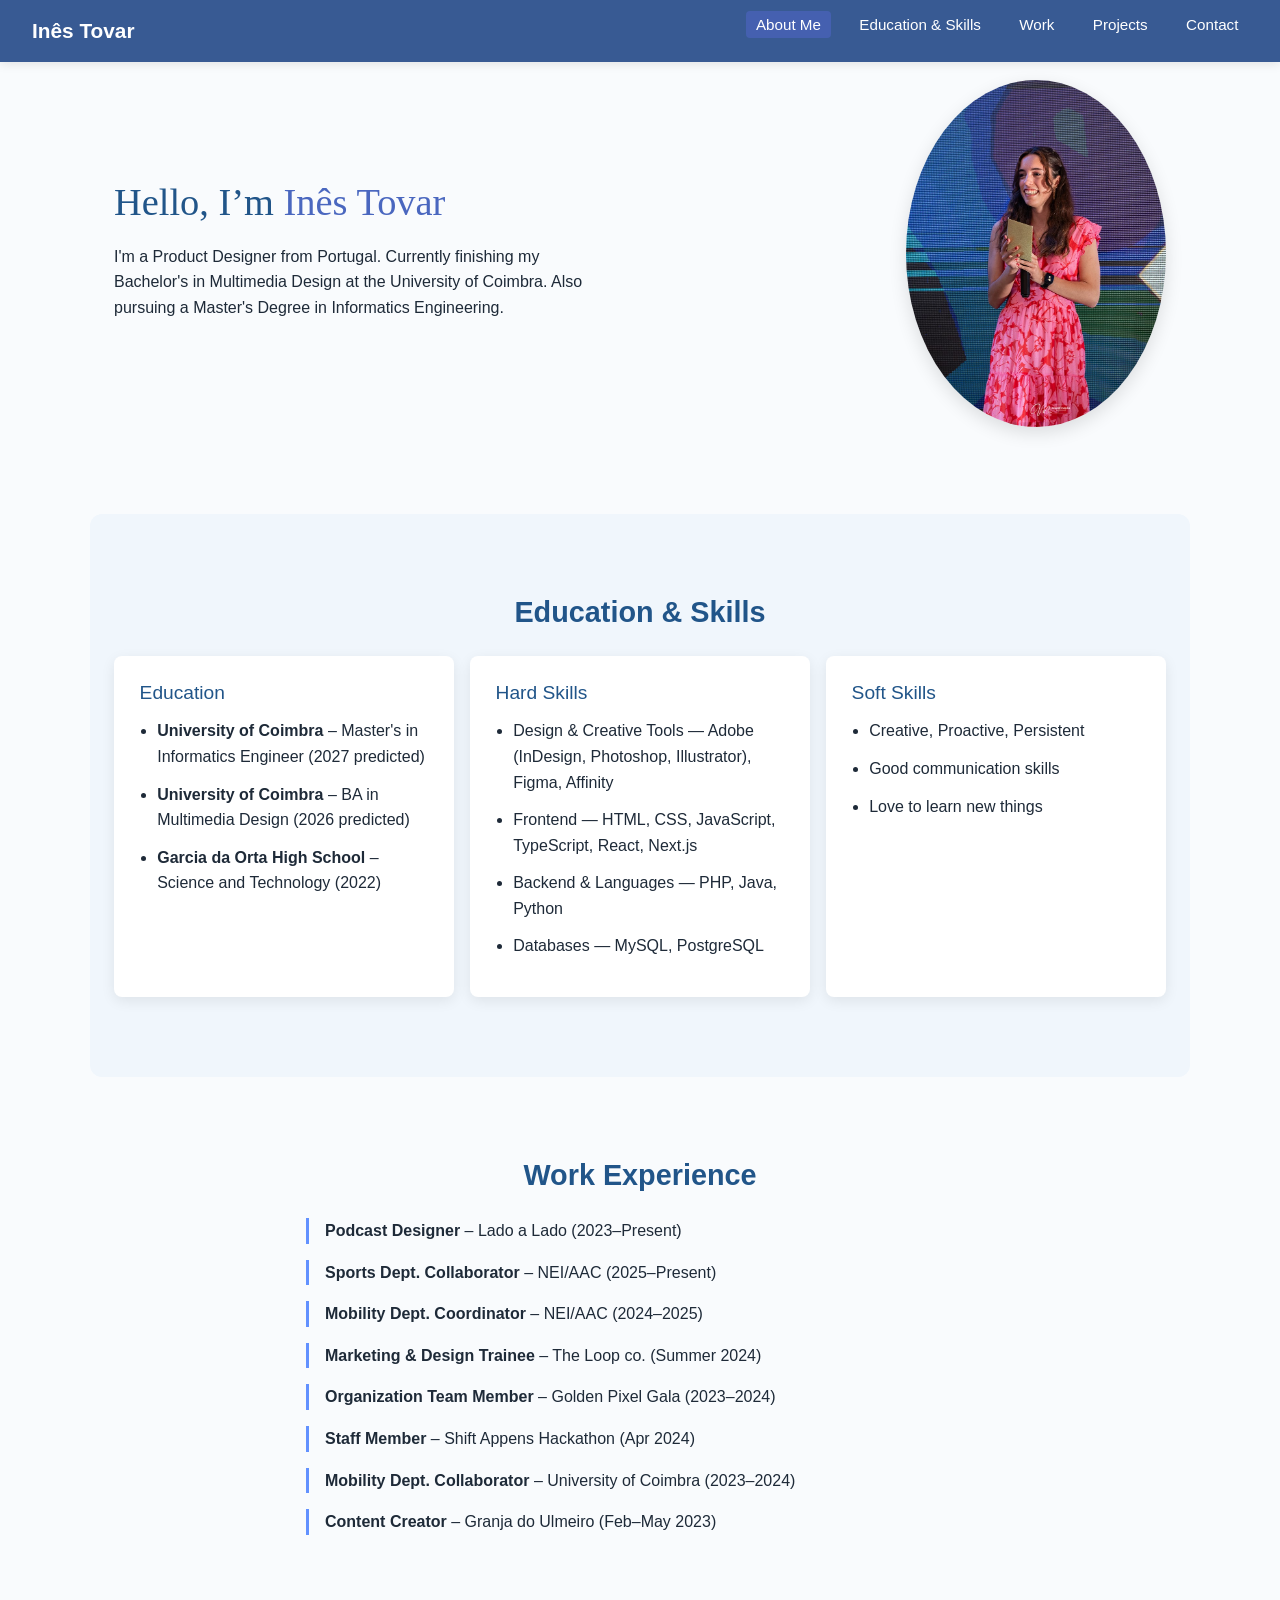
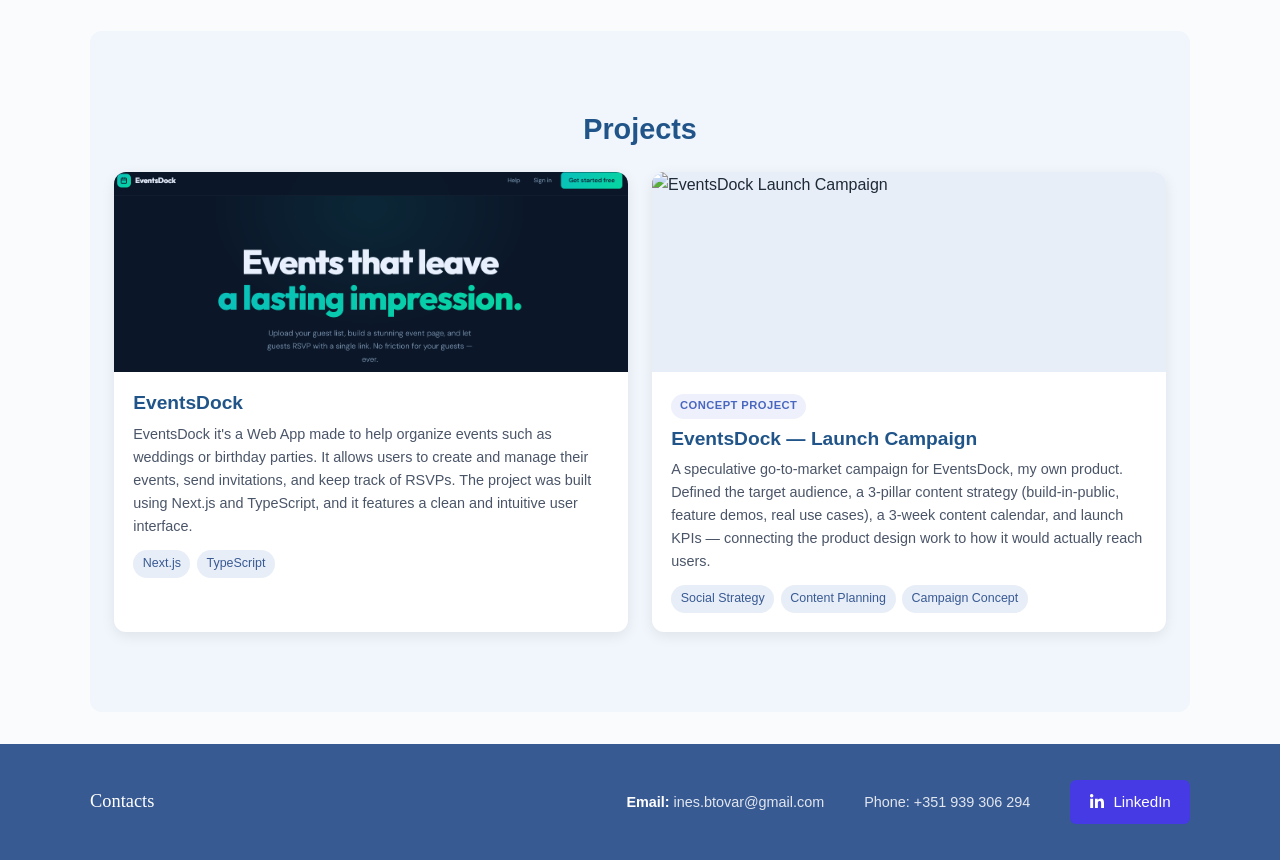
==== index.html @ a743d67b "new" ====
<!DOCTYPE html>
<html lang="en">
<head>
  <meta charset="UTF-8" />
  <meta name="viewport" content="width=device-width, initial-scale=1.0" />
  <title>Inês Tovar - Portfolio</title>
  <link rel="stylesheet" href="styles.css" />
  <link href="https://fonts.googleapis.com/css2?family=Poppins:wght@400;500;600;700&display=swap" rel="stylesheet">
</head>
<body>
  <!-- Navigation -->
  <nav class="navbar">
    <div class="logo">Inês Tovar</div>
    <ul class="nav-links">
      <li><a href="#about">About Me</a></li>
      <li><a href="#education-skills">Education & Skills</a></li>
      <li><a href="#work">Work</a></li>
      <li><a href="#projects">Projects</a></li>
      <li><a href="#contact">Contact</a></li>
    </ul>
  </nav>

  <!-- Hero / About Section -->
  <section id="about" class="section">
    <div class="content">
      <div class="text">
        <h1>Hello, I’m <span class="highlight">Inês Tovar</span></h1>
        <p>I'm a Product Designer from Portugal. Currently finishing my Bachelor's in Multimedia Design at the University of Coimbra. Also pursuing a Master's Degree in Informatics Engineering.</p>
      </div>
      <div class="image">
        <img src="assets/profile.jpg" alt="Inês Tovar">
      </div>
    </div>
  </section>

  <!-- Education & Skills -->
  <section id="education-skills" class="section">
    <h2>Education & Skills</h2>
    <div class="grid">
      <div class="card">
        <h3>Education</h3>
        <ul>
           <li><strong>University of Coimbra</strong> – Master's in Informatics Engineer (2027 predicted)</li>
          <li><strong>University of Coimbra</strong> – BA in Multimedia Design (2026 predicted)</li>
          <li><strong>Garcia da Orta High School</strong> – Science and Technology (2022)</li>
        </ul>
      </div>
      <div class="card">
        <h3>Hard Skills</h3>
        <ul>
          <li>Design & Creative Tools — Adobe (InDesign, Photoshop, Illustrator), Figma, Affinity</li>
          <li>Frontend — HTML, CSS, JavaScript, TypeScript, React, Next.js</li>
          <li>Backend & Languages — PHP, Java, Python</li>
          <li>Databases — MySQL, PostgreSQL</li>
        </ul>
      </div>
      <div class="card">
        <h3>Soft Skills</h3>
        <ul>
          <li>Creative, Proactive, Persistent</li>
          <li>Good communication skills</li>
          <li>Love to learn new things</li>
        </ul>
      </div>
    </div>
  </section>

  <!-- Work -->
  <section id="work" class="section">
    <h2>Work Experience</h2>
    <ul class="timeline">
      <li><strong>Podcast Designer</strong> – Lado a Lado (2023–Present)</li>
      <li><strong>Sports Dept. Collaborator</strong> – NEI/AAC (2025–Present)</li>
      <li><strong>Mobility Dept. Coordinator</strong> – NEI/AAC (2024–2025)</li>
      <li><strong>Marketing & Design Trainee</strong> – The Loop co. (Summer 2024)</li>
      <li><strong>Organization Team Member</strong> – Golden Pixel Gala (2023–2024)</li>
      <li><strong>Staff Member</strong> – Shift Appens Hackathon (Apr 2024)</li>
      <li><strong>Mobility Dept. Collaborator</strong> – University of Coimbra (2023–2024)</li>
      <li><strong>Content Creator</strong> – Granja do Ulmeiro (Feb–May 2023)</li>
    </ul>
  </section>

  <!-- Projects -->
  <section id="projects" class="section">
    <h2>Projects</h2>
    <div class="projects-grid">

      <a href="https://eventsdock.vercel.app/" target="_blank" class="project-card">
        <div class="project-image">
          <img src="assets/project1.png" alt="EventsDock" />
          <div class="project-overlay">
            <span class="project-visit">Visit Project ↗</span>
          </div>
        </div>
        <div class="project-info">
          <h3>EventsDock</h3>
          <p>EventsDock it's a Web App made to help organize events such as weddings or
            birthday parties. It allows users to create and manage their events, send
            invitations, and keep track of RSVPs. The project was built using Next.js and
            TypeScript, and it features a clean and intuitive user interface.
          </p>
          <div class="project-tags">
            <span class="tag">Next.js</span>
            <span class="tag">TypeScript</span>
          </div>
        </div>
      </a>

      <div class="project-card project-card--concept">
        <div class="project-image">
          <img src="assets/project2.png" alt="EventsDock Launch Campaign" />
          <div class="project-overlay">
            <span class="project-visit">View Case Study ↗</span>
          </div>
        </div>
        <div class="project-info">
          <span class="concept-label">Concept Project</span>
          <h3>EventsDock — Launch Campaign</h3>
          <p>A speculative go-to-market campaign for EventsDock, my own product. Defined the target audience,
            a 3-pillar content strategy (build-in-public, feature demos, real use cases), a 3-week content
            calendar, and launch KPIs — connecting the product design work to how it would actually reach users.
          </p>
          <div class="project-tags">
            <span class="tag">Social Strategy</span>
            <span class="tag">Content Planning</span>
            <span class="tag">Campaign Concept</span>
          </div>
        </div>
      </div>

      <!-- <a href="https://example.com/project3" target="_blank" class="project-card">
        <div class="project-image">
          <img src="assets/project3.jpg" alt="Project 3" />
          <div class="project-overlay">
            <span class="project-visit">Visit Project ↗</span>
          </div>
        </div>
        <div class="project-info">
          <h3>Project Name</h3>
          <p>Short description of the project — what it does and what technologies were used.</p>
          <div class="project-tags">
            <span class="tag">Illustrator</span>
            <span class="tag">Branding</span>
          </div>
        </div>
      </a> -->

    </div>
  </section>

  <!-- Footer / Contact -->
  <footer id="contact">
    <div class="footer-inner">
      <span class="footer-name">Contacts</span>
      <div class="footer-links">
        <span><strong>Email:</strong> ines.btovar@gmail.com</span>
        <span><stwrong>Phone:</strong> +351 939 306 294</span>
        <a href="www.linkedin.com/in/inês-tovar" target="_blank" class="btn-linkedin">
          <svg xmlns="http://www.w3.org/2000/svg" viewBox="0 0 448 512" class="icon">
            <path fill="currentColor" d="M100.28 448H7.4V148.9h92.88zM53.79 108.1C24.09 108.1 0 83.5 0 53.8 0 24.1 24.1-.5 53.79-.5c29.7 0 53.8 24.6 53.8 54.3 0 29.7-24.1 54.3-53.8 54.3zM447.9 448h-92.4V302.4c0-34.7-.7-79.3-48.3-79.3-48.3 0-55.7 37.7-55.7 76.7V448h-92.4V148.9h88.6v40.8h1.3c12.4-23.6 42.6-48.3 87.7-48.3 93.8 0 111.2 61.7 111.2 141.9V448z"/>
          </svg>
          LinkedIn
        </a>
      </div>
    </div>
  </footer>

  <script src="script.js"></script>
</body>
</html>
---- styles.css ----
/* Reset */
* {
  margin: 0;
  padding: 0;
  box-sizing: border-box;
}
html {
  scroll-behavior: smooth;
  font-size: 16px;
}
body {
  font-family: "DM Sans", "Segoe UI", sans-serif;
  line-height: 1.6;
  color: #1e2a38;
  background: #f9fbfd;
}

/* Typography */
h1, h2, h3 {
  font-weight: 600;
  line-height: 1.3;
  color: rgb(33, 85, 137);
}
h1 {
  font-family: "DM Serif Display", serif;
  font-size: 2.4rem;
  font-weight: 400;
  margin-bottom: 1rem;
}
h2 { font-size: 1.8rem; margin-bottom: 1.5rem; text-align: center; }
h3 { font-size: 1.2rem; margin-bottom: 0.75rem; font-weight: 500; }
p, li { font-size: 1rem; margin-bottom: 0.75rem; max-width: 700px; }

/* Navbar */
.navbar {
  position: fixed;
  top: 0;
  width: 100%;
  background:rgb(56, 90, 147);
  color: white;
  display: flex;
  justify-content: space-between;
  align-items: center;
  padding: 0.75rem 2rem;
  z-index: 1000;
  box-shadow: 0 2px 10px rgba(0,0,0,0.1);
}
.navbar .logo {
  font-weight: 700;
  font-size: 1.3rem;
}
.navbar .nav-links {
  display: flex;
  list-style: none;
  gap: 1.2rem;
}
.navbar a {
  color: white;
  text-decoration: none;
  font-size: 0.95rem;
  padding: 0.3rem 0.6rem;
  border-radius: 4px;
  transition: 0.3s;
}
.navbar a:hover,
.navbar a.active {
  background: #4560b0;
}

/* Sections */
.section {
  padding: 5rem 1.5rem;
  max-width: 1100px;
  margin: 0 auto;
}
.section:nth-of-type(even) {
  background: #f0f6fc; /* alternate background for readability */
  border-radius: 12px;
}

/* Hero / About */
#about .content {
  display: flex;
  align-items: center;
  justify-content: space-between;
  gap: 2rem;
  flex-wrap: wrap;
}
#about .text {
  flex: 1;
  max-width: 500px;
}
#about .text p {
  margin-bottom: 1rem;
}
#about .image img {
  max-width: 260px;
  border-radius: 50%;
  box-shadow: 0 6px 18px rgba(0,0,0,0.12);
}
.highlight {
  color:  #4a67bf;
}

/* Grid & Cards */
.grid {
  display: grid;
  grid-template-columns: repeat(auto-fit, minmax(280px, 1fr));
  gap: 1rem;
}
.card {
  background: white;
  padding: 1.6rem;
  border-radius: 8px;
  box-shadow: 0 4px 14px rgba(0,0,0,0.08);
  text-align: left;
  transition: transform 0.2s ease;
}
.card ul {
  padding-left: 1.1rem;
}
.card:hover {
  transform: translateY(-4px);
}
.card img {
  width: 100%;
  border-radius: 10px;
  margin-bottom: 0.75rem;
}

/* Timeline */
.timeline {
  max-width: 700px;
  margin: 0 auto;
  list-style: none;
  padding-left: 1rem;
}
.timeline li {
  border-left: 3px solid rgba(98, 145, 255, 1);
  padding-left: 1rem;
  margin-bottom: 1rem;
  position: relative;
}

/* Buttons */
.btn {
  display: inline-block;
  margin-top: 1rem;
  padding: 0.65rem 1.3rem;
  background: rgb(62, 100, 188);
  color: white;
  border-radius: 6px;
  font-size: 0.95rem;
  text-decoration: none;
  transition: 0.3s;
}
.btn:hover {
  background:rgba(94, 164, 255, 0.7) ;
}

/* Footer / Contact */
footer {
  background: rgb(56, 90, 147);
  color: white;
  padding: 2.25rem 3rem;
  margin-top: 2rem;
}

.footer-inner {
  max-width: 1100px;
  margin: 0 auto;
  display: flex;
  align-items: center;
  justify-content: space-between;
  flex-wrap: wrap;
  gap: 1rem;
}

.footer-name {
  font-family: "DM Serif Display", serif;
  font-size: 1.15rem;
  font-weight: 400;
  color: white;
}

.footer-links {
  display: flex;
  align-items: center;
  gap: 2.5rem;
  flex-wrap: wrap;
}

.footer-links span {
  font-size: 0.9rem;
  color: rgba(255,255,255,0.85);
  margin-bottom: 0;
}

.footer-links strong {
  color: white;
}

.btn-linkedin {
  display: inline-flex;
  align-items: center;
  gap: 0.5rem;
  background: #453ae3;
  color: white;
  padding: 0.6rem 1.2rem;
  border-radius: 6px;
  font-size: 0.95rem;
  font-weight: 500;
  text-decoration: none;
  transition: background 0.3s ease;
}

.btn-linkedin:hover {
  background: #6546f0;
}
.btn-linkedin .icon {
  width: 16px;
  height: 16px;
}


/* Projects */
.projects-grid {
  display: grid;
  grid-template-columns: repeat(auto-fit, minmax(300px, 1fr));
  gap: 1.5rem;
}

.project-card {
  display: block;
  text-decoration: none;
  color: inherit;
  background: white;
  border-radius: 12px;
  overflow: hidden;
  box-shadow: 0 4px 14px rgba(0,0,0,0.08);
  transition: transform 0.25s ease, box-shadow 0.25s ease;
}

.project-card:hover {
  transform: translateY(-6px);
  box-shadow: 0 12px 28px rgba(56, 90, 147, 0.18);
}

.project-image {
  position: relative;
  overflow: hidden;
  height: 200px;
  background: #e8eef8;
}

.project-image img {
  width: 100%;
  height: 100%;
  object-fit: cover;
  display: block;
  transition: transform 0.35s ease;
}

.project-card:hover .project-image img {
  transform: scale(1.05);
}

.project-overlay {
  position: absolute;
  inset: 0;
  background: rgba(56, 90, 147, 0.75);
  display: flex;
  align-items: center;
  justify-content: center;
  opacity: 0;
  transition: opacity 0.3s ease;
}

.project-card:hover .project-overlay {
  opacity: 1;
}

.project-visit {
  color: white;
  font-size: 1rem;
  font-weight: 600;
  letter-spacing: 0.02em;
}

.project-info {
  padding: 1.2rem;
}

.concept-label {
  display: inline-block;
  background: #eef1fb;
  color: rgb(74, 103, 191);
  font-size: 0.7rem;
  font-weight: 600;
  letter-spacing: 0.04em;
  text-transform: uppercase;
  padding: 0.2rem 0.55rem;
  border-radius: 20px;
  margin-bottom: 0.5rem;
}

.project-card--concept {
  cursor: default;
}

.project-info h3 {
  color: rgb(33, 85, 137);
  font-weight: 600;
  margin-bottom: 0.4rem;
}

.project-info p {
  font-size: 0.9rem;
  color: #4a5568;
  margin-bottom: 0.75rem;
}

.project-tags {
  display: flex;
  flex-wrap: wrap;
  gap: 0.4rem;
}

.tag {
  background: #e8eef8;
  color: rgb(56, 90, 147);
  font-size: 0.78rem;
  font-weight: 500;
  padding: 0.25rem 0.6rem;
  border-radius: 20px;
}
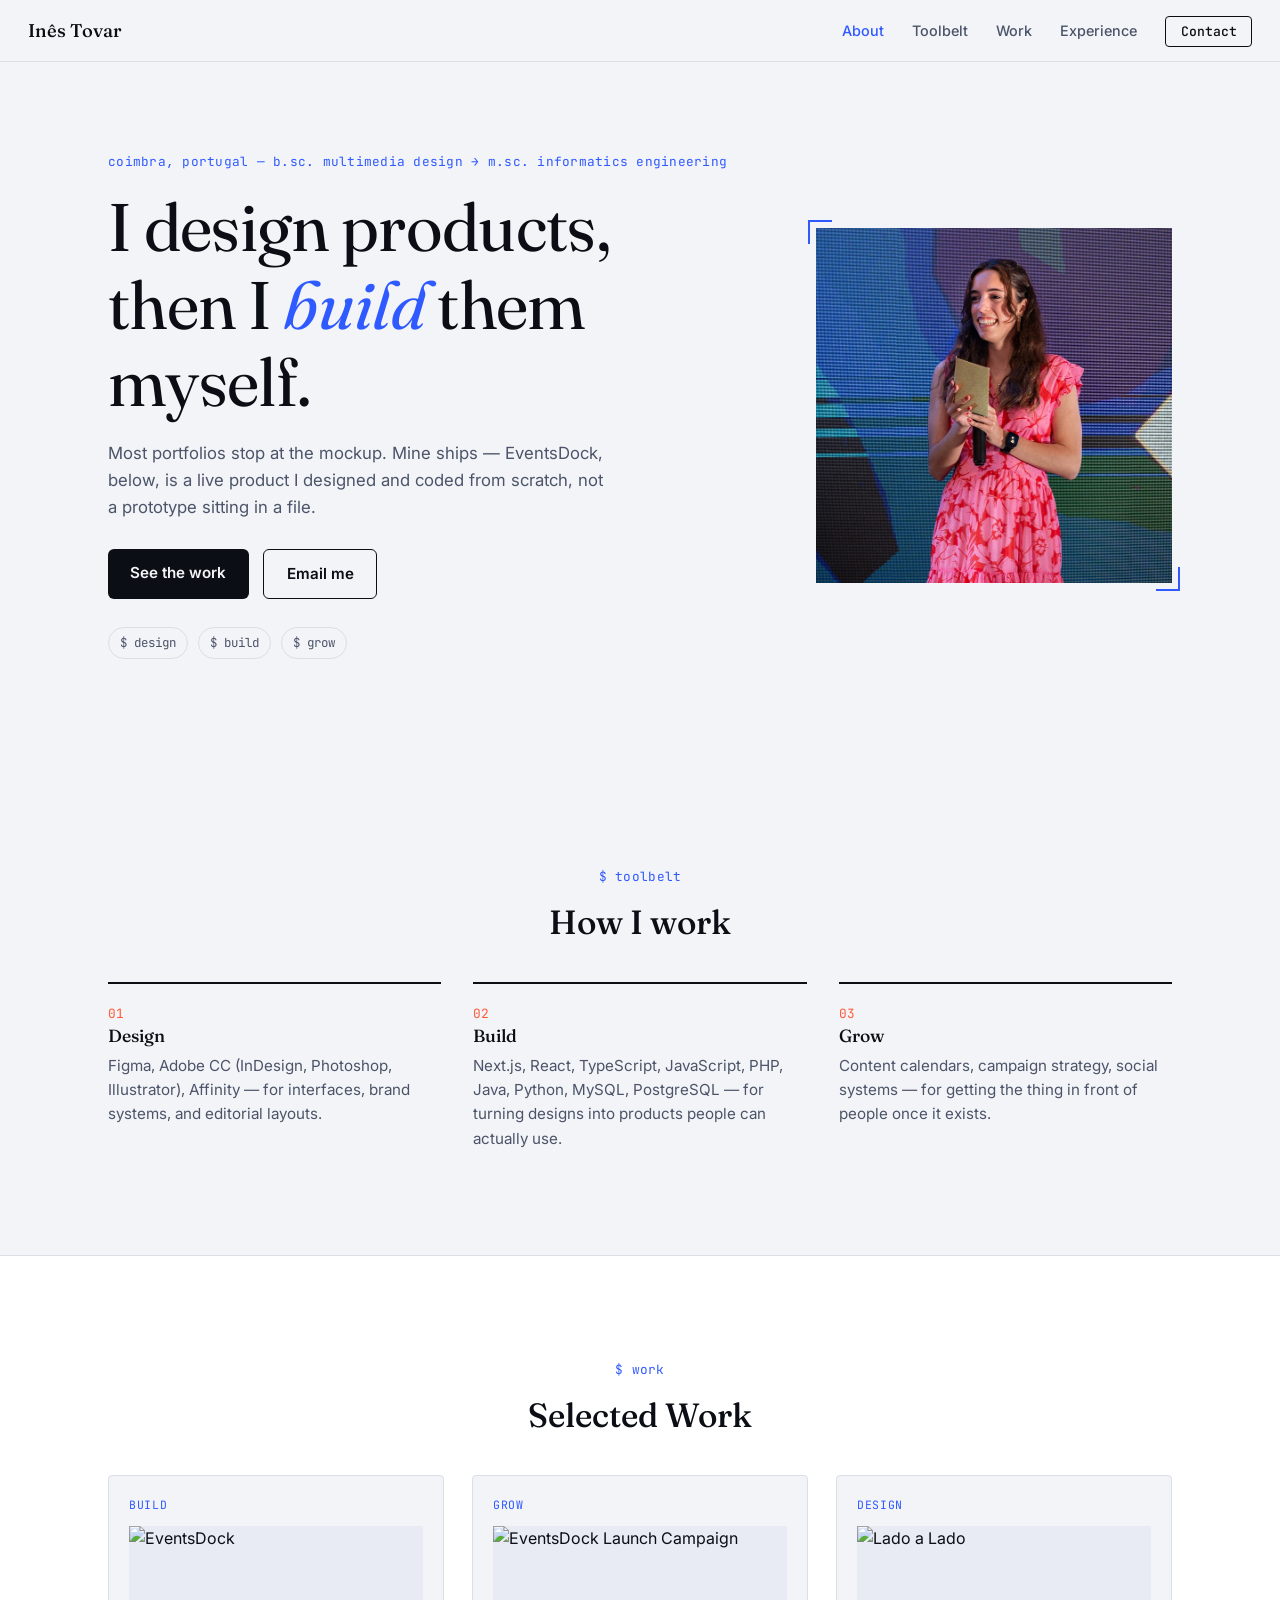
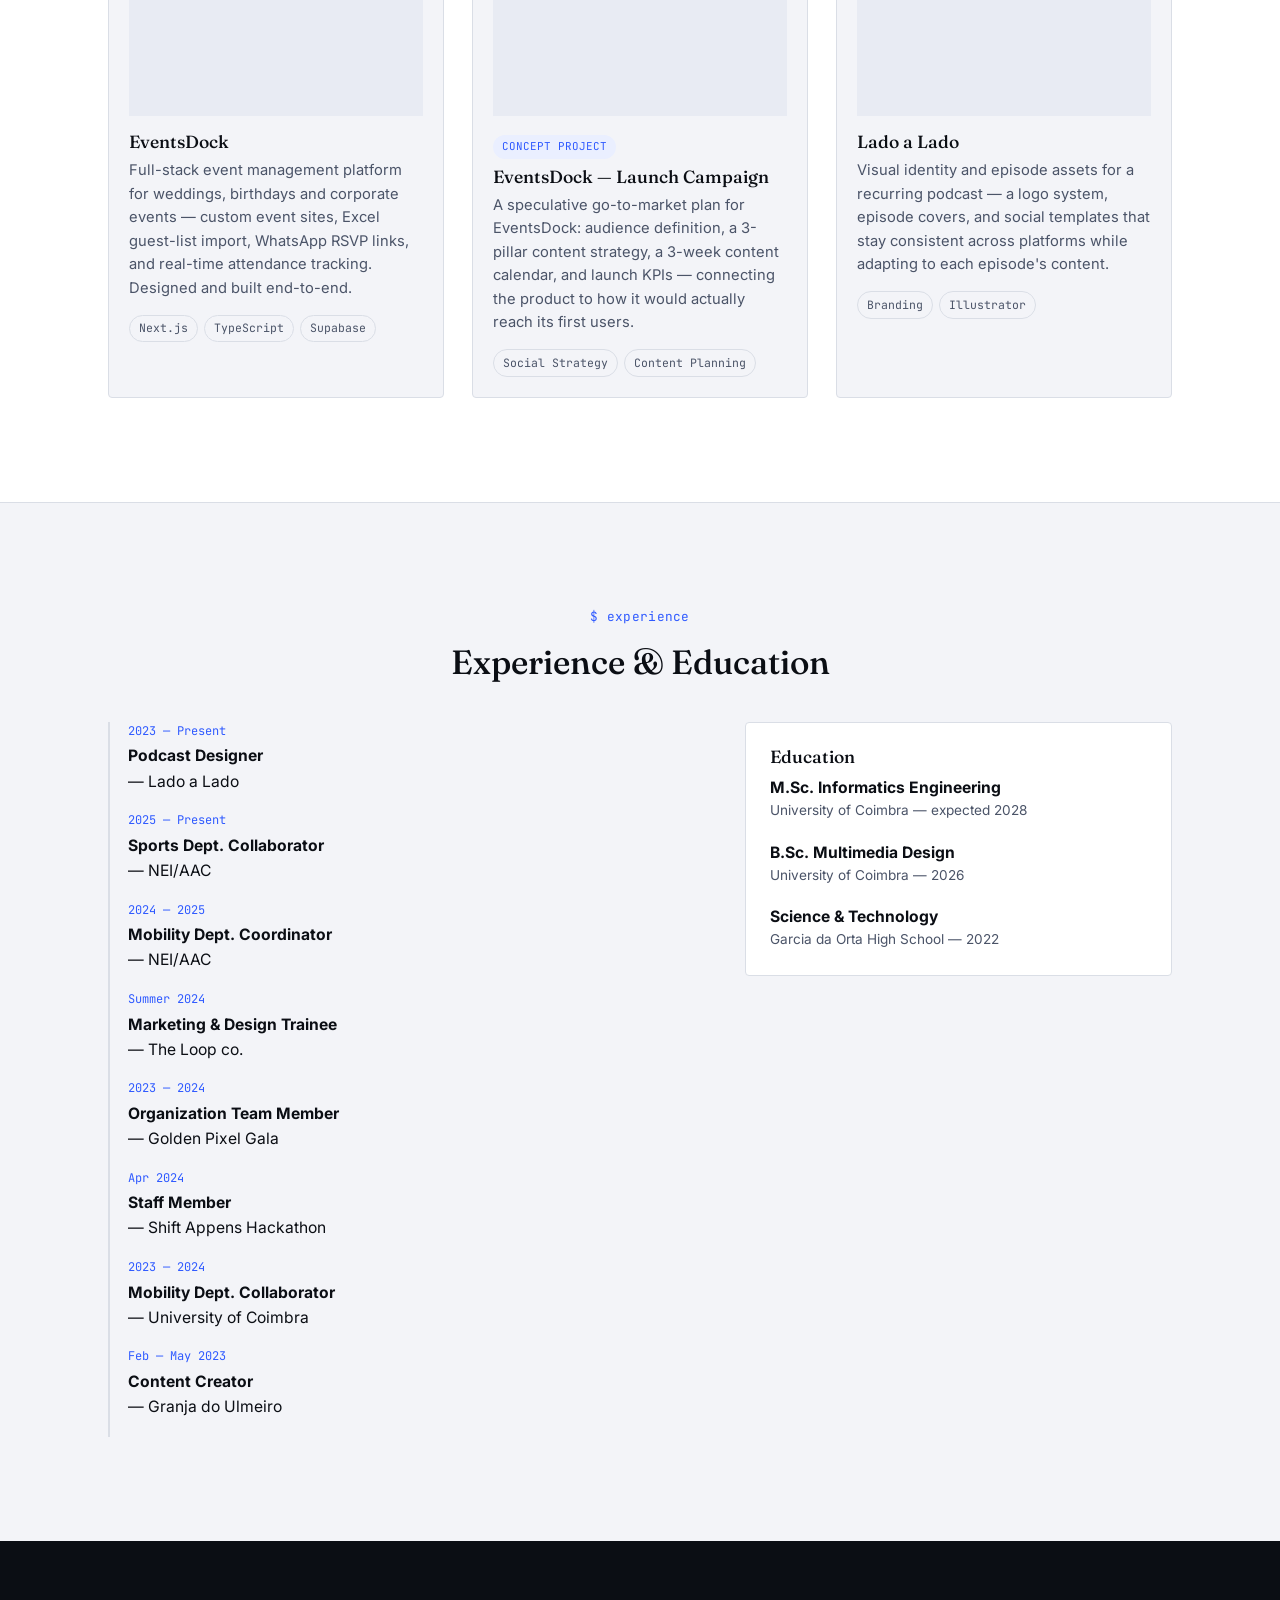
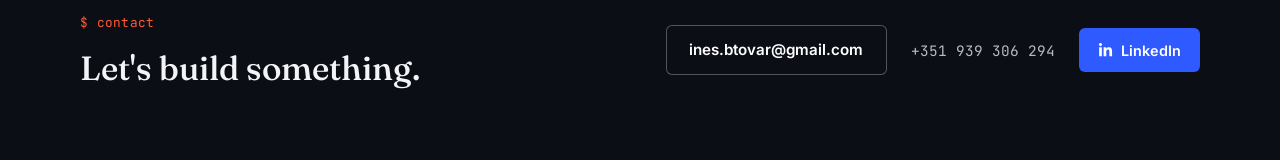
==== commit d32f362e: "new??" ====
--- a/index.html
+++ b/index.html
@@ -3,159 +3,182 @@
 <head>
   <meta charset="UTF-8" />
   <meta name="viewport" content="width=device-width, initial-scale=1.0" />
-  <title>Inês Tovar - Portfolio</title>
+  <title>Inês Tovar — Design, Build, Grow</title>
+  <meta name="description" content="Inês Tovar — I design products, then build them myself. Multimedia Design @ University of Coimbra." />
   <link rel="stylesheet" href="styles.css" />
-  <link href="https://fonts.googleapis.com/css2?family=Poppins:wght@400;500;600;700&display=swap" rel="stylesheet">
+  <link rel="preconnect" href="https://fonts.googleapis.com">
+  <link rel="preconnect" href="https://fonts.gstatic.com" crossorigin>
+  <link href="https://fonts.googleapis.com/css2?family=Fraunces:ital,opsz,wght@0,9..144,400;0,9..144,500;0,9..144,600;1,9..144,500&family=Inter:wght@400;500;600;700&family=JetBrains+Mono:wght@400;500;600&display=swap" rel="stylesheet">
 </head>
 <body>
-  <!-- Navigation -->
+
   <nav class="navbar">
-    <div class="logo">Inês Tovar</div>
+    <a href="#about" class="logo">Inês Tovar</a>
+    <button class="nav-toggle" aria-label="Toggle menu" aria-expanded="false">
+      <span></span><span></span><span></span>
+    </button>
     <ul class="nav-links">
-      <li><a href="#about">About Me</a></li>
-      <li><a href="#education-skills">Education & Skills</a></li>
+      <li><a href="#about">About</a></li>
+      <li><a href="#skills">Toolbelt</a></li>
       <li><a href="#work">Work</a></li>
-      <li><a href="#projects">Projects</a></li>
-      <li><a href="#contact">Contact</a></li>
+      <li><a href="#experience">Experience</a></li>
+      <li><a href="#contact" class="nav-cta">Contact</a></li>
     </ul>
   </nav>
 
-  <!-- Hero / About Section -->
-  <section id="about" class="section">
-    <div class="content">
-      <div class="text">
-        <h1>Hello, I’m <span class="highlight">Inês Tovar</span></h1>
-        <p>I'm a Product Designer from Portugal. Currently finishing my Bachelor's in Multimedia Design at the University of Coimbra. Also pursuing a Master's Degree in Informatics Engineering.</p>
+  <!-- Hero -->
+  <section id="about" class="section hero">
+    <div class="hero-grid">
+      <div class="hero-text reveal">
+        <p class="eyebrow">Coimbra, Portugal — B.Sc. Multimedia Design → M.Sc. Informatics Engineering</p>
+        <h1>I design products,<br>then I <em>build</em> them myself.</h1>
+        <p class="hero-sub">
+          Most portfolios stop at the mockup. Mine ships — EventsDock, below, is a live
+          product I designed and coded from scratch, not a prototype sitting in a file.
+        </p>
+        <div class="hero-actions">
+          <a href="#work" class="btn btn-primary">See the work</a>
+          <a href="mailto:ines.btovar@gmail.com" class="btn btn-ghost">Email me</a>
+        </div>
+        <div class="hero-tags">
+          <a href="#skills" class="pill">$ design</a>
+          <a href="#skills" class="pill">$ build</a>
+          <a href="#skills" class="pill">$ grow</a>
+        </div>
       </div>
-      <div class="image">
-        <img src="assets/profile.jpg" alt="Inês Tovar">
+      <div class="hero-frame reveal">
+        <div class="framed">
+          <img src="assets/profile.jpg" alt="Inês Tovar" />
+        </div>
       </div>
     </div>
   </section>
 
-  <!-- Education & Skills -->
-  <section id="education-skills" class="section">
-    <h2>Education & Skills</h2>
-    <div class="grid">
-      <div class="card">
+  <!-- Toolbelt -->
+  <section id="skills" class="section">
+    <p class="eyebrow center">$ toolbelt</p>
+    <h2>How I work</h2>
+    <div class="toolbelt">
+      <div class="tool-col reveal">
+        <span class="tool-index">01</span>
+        <h3>Design</h3>
+        <p class="tool-desc">Figma, Adobe CC (InDesign, Photoshop, Illustrator), Affinity — for interfaces, brand systems, and editorial layouts.</p>
+      </div>
+      <div class="tool-col reveal">
+        <span class="tool-index">02</span>
+        <h3>Build</h3>
+        <p class="tool-desc">Next.js, React, TypeScript, JavaScript, PHP, Java, Python, MySQL, PostgreSQL — for turning designs into products people can actually use.</p>
+      </div>
+      <div class="tool-col reveal">
+        <span class="tool-index">03</span>
+        <h3>Grow</h3>
+        <p class="tool-desc">Content calendars, campaign strategy, social systems — for getting the thing in front of people once it exists.</p>
+      </div>
+    </div>
+  </section>
+
+  <!-- Work -->
+  <section id="work" class="section alt">
+    <p class="eyebrow center">$ work</p>
+    <h2>Selected Work</h2>
+    <div class="projects-grid">
+
+      <a href="https://eventsdock.vercel.app/" target="_blank" class="project-card reveal">
+        <span class="project-pillar">build</span>
+        <div class="project-image framed">
+          <img src="assets/eventsdock.png" alt="EventsDock" />
+          <div class="project-overlay"><span class="project-visit">Visit live ↗</span></div>
+        </div>
+        <div class="project-info">
+          <h3>EventsDock</h3>
+          <p>Full-stack event management platform for weddings, birthdays and corporate events —
+            custom event sites, Excel guest-list import, WhatsApp RSVP links, and real-time
+            attendance tracking. Designed and built end-to-end.</p>
+          <div class="project-tags">
+            <span class="tag">Next.js</span>
+            <span class="tag">TypeScript</span>
+            <span class="tag">Supabase</span>
+          </div>
+        </div>
+      </a>
+
+      <div class="project-card project-card--concept reveal">
+        <span class="project-pillar">grow</span>
+        <div class="project-image framed">
+          <img src="assets/eventsdock-campaign.png" alt="EventsDock Launch Campaign" />
+          <div class="project-overlay"><span class="project-visit">Concept project</span></div>
+        </div>
+        <div class="project-info">
+          <span class="concept-label">Concept Project</span>
+          <h3>EventsDock — Launch Campaign</h3>
+          <p>A speculative go-to-market plan for EventsDock: audience definition, a 3-pillar content
+            strategy, a 3-week content calendar, and launch KPIs — connecting the product to how it
+            would actually reach its first users.</p>
+          <div class="project-tags">
+            <span class="tag">Social Strategy</span>
+            <span class="tag">Content Planning</span>
+          </div>
+        </div>
+      </div>
+
+      <div class="project-card reveal">
+        <span class="project-pillar">design</span>
+        <div class="project-image framed">
+          <img src="assets/lado-a-lado.png" alt="Lado a Lado" />
+          <div class="project-overlay"><span class="project-visit">Ongoing</span></div>
+        </div>
+        <div class="project-info">
+          <h3>Lado a Lado</h3>
+          <p>Visual identity and episode assets for a recurring podcast — a logo system, episode
+            covers, and social templates that stay consistent across platforms while adapting to
+            each episode's content.</p>
+          <div class="project-tags">
+            <span class="tag">Branding</span>
+            <span class="tag">Illustrator</span>
+          </div>
+        </div>
+      </div>
+
+    </div>
+  </section>
+
+  <!-- Experience -->
+  <section id="experience" class="section">
+    <p class="eyebrow center">$ experience</p>
+    <h2>Experience & Education</h2>
+    <div class="exp-grid">
+      <ul class="timeline reveal">
+        <li><span class="t-date">2023 — Present</span><strong>Podcast Designer</strong> — Lado a Lado</li>
+        <li><span class="t-date">2025 — Present</span><strong>Sports Dept. Collaborator</strong> — NEI/AAC</li>
+        <li><span class="t-date">2024 — 2025</span><strong>Mobility Dept. Coordinator</strong> — NEI/AAC</li>
+        <li><span class="t-date">Summer 2024</span><strong>Marketing & Design Trainee</strong> — The Loop co.</li>
+        <li><span class="t-date">2023 — 2024</span><strong>Organization Team Member</strong> — Golden Pixel Gala</li>
+        <li><span class="t-date">Apr 2024</span><strong>Staff Member</strong> — Shift Appens Hackathon</li>
+        <li><span class="t-date">2023 — 2024</span><strong>Mobility Dept. Collaborator</strong> — University of Coimbra</li>
+        <li><span class="t-date">Feb — May 2023</span><strong>Content Creator</strong> — Granja do Ulmeiro</li>
+      </ul>
+      <div class="edu-card reveal">
         <h3>Education</h3>
         <ul>
-           <li><strong>University of Coimbra</strong> – Master's in Informatics Engineer (2027 predicted)</li>
-          <li><strong>University of Coimbra</strong> – BA in Multimedia Design (2026 predicted)</li>
-          <li><strong>Garcia da Orta High School</strong> – Science and Technology (2022)</li>
-        </ul>
-      </div>
-      <div class="card">
-        <h3>Hard Skills</h3>
-        <ul>
-          <li>Design & Creative Tools — Adobe (InDesign, Photoshop, Illustrator), Figma, Affinity</li>
-          <li>Frontend — HTML, CSS, JavaScript, TypeScript, React, Next.js</li>
-          <li>Backend & Languages — PHP, Java, Python</li>
-          <li>Databases — MySQL, PostgreSQL</li>
-        </ul>
-      </div>
-      <div class="card">
-        <h3>Soft Skills</h3>
-        <ul>
-          <li>Creative, Proactive, Persistent</li>
-          <li>Good communication skills</li>
-          <li>Love to learn new things</li>
+          <li><strong>M.Sc. Informatics Engineering</strong><span>University of Coimbra — expected 2028</span></li>
+          <li><strong>B.Sc. Multimedia Design</strong><span>University of Coimbra — 2026</span></li>
+          <li><strong>Science & Technology</strong><span>Garcia da Orta High School — 2022</span></li>
         </ul>
       </div>
     </div>
   </section>
 
-  <!-- Work -->
-  <section id="work" class="section">
-    <h2>Work Experience</h2>
-    <ul class="timeline">
-      <li><strong>Podcast Designer</strong> – Lado a Lado (2023–Present)</li>
-      <li><strong>Sports Dept. Collaborator</strong> – NEI/AAC (2025–Present)</li>
-      <li><strong>Mobility Dept. Coordinator</strong> – NEI/AAC (2024–2025)</li>
-      <li><strong>Marketing & Design Trainee</strong> – The Loop co. (Summer 2024)</li>
-      <li><strong>Organization Team Member</strong> – Golden Pixel Gala (2023–2024)</li>
-      <li><strong>Staff Member</strong> – Shift Appens Hackathon (Apr 2024)</li>
-      <li><strong>Mobility Dept. Collaborator</strong> – University of Coimbra (2023–2024)</li>
-      <li><strong>Content Creator</strong> – Granja do Ulmeiro (Feb–May 2023)</li>
-    </ul>
-  </section>
-
-  <!-- Projects -->
-  <section id="projects" class="section">
-    <h2>Projects</h2>
-    <div class="projects-grid">
-
-      <a href="https://eventsdock.vercel.app/" target="_blank" class="project-card">
-        <div class="project-image">
-          <img src="assets/project1.png" alt="EventsDock" />
-          <div class="project-overlay">
-            <span class="project-visit">Visit Project ↗</span>
-          </div>
-        </div>
-        <div class="project-info">
-          <h3>EventsDock</h3>
-          <p>EventsDock it's a Web App made to help organize events such as weddings or
-            birthday parties. It allows users to create and manage their events, send
-            invitations, and keep track of RSVPs. The project was built using Next.js and
-            TypeScript, and it features a clean and intuitive user interface.
-          </p>
-          <div class="project-tags">
-            <span class="tag">Next.js</span>
-            <span class="tag">TypeScript</span>
-          </div>
-        </div>
-      </a>
-
-      <div class="project-card project-card--concept">
-        <div class="project-image">
-          <img src="assets/project2.png" alt="EventsDock Launch Campaign" />
-          <div class="project-overlay">
-            <span class="project-visit">View Case Study ↗</span>
-          </div>
-        </div>
-        <div class="project-info">
-          <span class="concept-label">Concept Project</span>
-          <h3>EventsDock — Launch Campaign</h3>
-          <p>A speculative go-to-market campaign for EventsDock, my own product. Defined the target audience,
-            a 3-pillar content strategy (build-in-public, feature demos, real use cases), a 3-week content
-            calendar, and launch KPIs — connecting the product design work to how it would actually reach users.
-          </p>
-          <div class="project-tags">
-            <span class="tag">Social Strategy</span>
-            <span class="tag">Content Planning</span>
-            <span class="tag">Campaign Concept</span>
-          </div>
-        </div>
-      </div>
-
-      <!-- <a href="https://example.com/project3" target="_blank" class="project-card">
-        <div class="project-image">
-          <img src="assets/project3.jpg" alt="Project 3" />
-          <div class="project-overlay">
-            <span class="project-visit">Visit Project ↗</span>
-          </div>
-        </div>
-        <div class="project-info">
-          <h3>Project Name</h3>
-          <p>Short description of the project — what it does and what technologies were used.</p>
-          <div class="project-tags">
-            <span class="tag">Illustrator</span>
-            <span class="tag">Branding</span>
-          </div>
-        </div>
-      </a> -->
-
-    </div>
-  </section>
-
-  <!-- Footer / Contact -->
+  <!-- Contact / Footer -->
   <footer id="contact">
     <div class="footer-inner">
-      <span class="footer-name">Contacts</span>
+      <div class="footer-cta">
+        <p class="eyebrow">$ contact</p>
+        <h2>Let's build something.</h2>
+      </div>
       <div class="footer-links">
-        <span><strong>Email:</strong> ines.btovar@gmail.com</span>
-        <span><stwrong>Phone:</strong> +351 939 306 294</span>
-        <a href="www.linkedin.com/in/inês-tovar" target="_blank" class="btn-linkedin">
+        <a href="mailto:ines.btovar@gmail.com" class="btn btn-primary btn-light">ines.btovar@gmail.com</a>
+        <span class="footer-phone">+351 939 306 294</span>
+        <a href="https://www.linkedin.com/in/inês-tovar" target="_blank" class="btn-linkedin">
           <svg xmlns="http://www.w3.org/2000/svg" viewBox="0 0 448 512" class="icon">
             <path fill="currentColor" d="M100.28 448H7.4V148.9h92.88zM53.79 108.1C24.09 108.1 0 83.5 0 53.8 0 24.1 24.1-.5 53.79-.5c29.7 0 53.8 24.6 53.8 54.3 0 29.7-24.1 54.3-53.8 54.3zM447.9 448h-92.4V302.4c0-34.7-.7-79.3-48.3-79.3-48.3 0-55.7 37.7-55.7 76.7V448h-92.4V148.9h88.6v40.8h1.3c12.4-23.6 42.6-48.3 87.7-48.3 93.8 0 111.2 61.7 111.2 141.9V448z"/>
           </svg>
--- a/styles.css
+++ b/styles.css
@@ -1,336 +1,216 @@
-/* Reset */
-* {
-  margin: 0;
-  padding: 0;
-  box-sizing: border-box;
-}
-html {
-  scroll-behavior: smooth;
-  font-size: 16px;
-}
+/* ---------- Reset ---------- */
+* { margin: 0; padding: 0; box-sizing: border-box; }
+html { scroll-behavior: smooth; font-size: 16px; }
+
+/* ---------- Tokens ---------- */
+:root {
+  --bg: #F3F4F8;
+  --bg-alt: #FFFFFF;
+  --ink: #0B0E14;
+  --ink-soft: #4B5468;
+  --accent: #2F5AFF;
+  --accent-warm: #FF5A36;
+  --line: #DADEE6;
+  --font-display: "Fraunces", serif;
+  --font-body: "Inter", -apple-system, "Segoe UI", sans-serif;
+  --font-mono: "JetBrains Mono", ui-monospace, monospace;
+}
+
+@media (prefers-reduced-motion: reduce) {
+  * { animation: none !important; transition: none !important; scroll-behavior: auto !important; }
+}
+
 body {
-  font-family: "DM Sans", "Segoe UI", sans-serif;
+  font-family: var(--font-body);
   line-height: 1.6;
-  color: #1e2a38;
-  background: #f9fbfd;
-}
-
-/* Typography */
-h1, h2, h3 {
-  font-weight: 600;
-  line-height: 1.3;
-  color: rgb(33, 85, 137);
-}
-h1 {
-  font-family: "DM Serif Display", serif;
-  font-size: 2.4rem;
-  font-weight: 400;
+  color: var(--ink);
+  background: var(--bg);
+}
+
+/* ---------- Typography ---------- */
+h1, h2, h3 { font-family: var(--font-display); font-weight: 500; color: var(--ink); line-height: 1.15; }
+h1 { font-size: clamp(2.4rem, 5.5vw, 4.2rem); font-weight: 400; margin-bottom: 1.25rem; letter-spacing: -0.01em; }
+h1 em { font-style: italic; color: var(--accent); }
+h2 { font-size: clamp(1.6rem, 3vw, 2.1rem); margin-bottom: 2.5rem; text-align: center; }
+h3 { font-size: 1.1rem; margin-bottom: 0.5rem; }
+p, li { font-size: 1rem; }
+
+.eyebrow {
+  font-family: var(--font-mono);
+  font-size: 0.8rem;
+  color: var(--accent);
+  text-transform: lowercase;
+  letter-spacing: 0.02em;
   margin-bottom: 1rem;
 }
-h2 { font-size: 1.8rem; margin-bottom: 1.5rem; text-align: center; }
-h3 { font-size: 1.2rem; margin-bottom: 0.75rem; font-weight: 500; }
-p, li { font-size: 1rem; margin-bottom: 0.75rem; max-width: 700px; }
-
-/* Navbar */
+.eyebrow.center { text-align: center; }
+
+/* ---------- Layout ---------- */
+.section { padding: 6.5rem 1.75rem; max-width: 1120px; margin: 0 auto; }
+.section.alt { max-width: 100%; background: var(--bg-alt); border-top: 1px solid var(--line); border-bottom: 1px solid var(--line); }
+.section.alt > * { max-width: 1120px; margin-left: auto; margin-right: auto; }
+.section.alt .projects-grid { max-width: 1120px; margin: 0 auto; }
+
+/* ---------- Reveal on scroll ---------- */
+.reveal { opacity: 0; transform: translateY(16px); transition: opacity 0.6s ease, transform 0.6s ease; }
+.reveal.in-view { opacity: 1; transform: translateY(0); }
+
+/* ---------- Navbar ---------- */
 .navbar {
-  position: fixed;
-  top: 0;
-  width: 100%;
-  background:rgb(56, 90, 147);
-  color: white;
-  display: flex;
-  justify-content: space-between;
-  align-items: center;
-  padding: 0.75rem 2rem;
-  z-index: 1000;
-  box-shadow: 0 2px 10px rgba(0,0,0,0.1);
-}
-.navbar .logo {
-  font-weight: 700;
-  font-size: 1.3rem;
-}
-.navbar .nav-links {
-  display: flex;
-  list-style: none;
-  gap: 1.2rem;
-}
-.navbar a {
-  color: white;
-  text-decoration: none;
-  font-size: 0.95rem;
-  padding: 0.3rem 0.6rem;
-  border-radius: 4px;
-  transition: 0.3s;
-}
-.navbar a:hover,
-.navbar a.active {
-  background: #4560b0;
-}
-
-/* Sections */
-.section {
-  padding: 5rem 1.5rem;
-  max-width: 1100px;
-  margin: 0 auto;
-}
-.section:nth-of-type(even) {
-  background: #f0f6fc; /* alternate background for readability */
-  border-radius: 12px;
-}
-
-/* Hero / About */
-#about .content {
-  display: flex;
-  align-items: center;
-  justify-content: space-between;
-  gap: 2rem;
-  flex-wrap: wrap;
-}
-#about .text {
-  flex: 1;
-  max-width: 500px;
-}
-#about .text p {
-  margin-bottom: 1rem;
-}
-#about .image img {
-  max-width: 260px;
-  border-radius: 50%;
-  box-shadow: 0 6px 18px rgba(0,0,0,0.12);
-}
-.highlight {
-  color:  #4a67bf;
-}
-
-/* Grid & Cards */
-.grid {
-  display: grid;
-  grid-template-columns: repeat(auto-fit, minmax(280px, 1fr));
-  gap: 1rem;
-}
-.card {
-  background: white;
-  padding: 1.6rem;
-  border-radius: 8px;
-  box-shadow: 0 4px 14px rgba(0,0,0,0.08);
-  text-align: left;
-  transition: transform 0.2s ease;
-}
-.card ul {
-  padding-left: 1.1rem;
-}
-.card:hover {
-  transform: translateY(-4px);
-}
-.card img {
-  width: 100%;
-  border-radius: 10px;
-  margin-bottom: 0.75rem;
-}
-
-/* Timeline */
-.timeline {
-  max-width: 700px;
-  margin: 0 auto;
-  list-style: none;
-  padding-left: 1rem;
-}
+  position: fixed; top: 0; width: 100%;
+  background: rgba(243, 244, 248, 0.85);
+  backdrop-filter: blur(10px);
+  display: flex; justify-content: space-between; align-items: center;
+  padding: 1rem 1.75rem; z-index: 1000;
+  border-bottom: 1px solid var(--line);
+}
+.navbar .logo { font-family: var(--font-display); font-size: 1.15rem; color: var(--ink); text-decoration: none; }
+.navbar .nav-links { display: flex; list-style: none; gap: 1.75rem; align-items: center; }
+.navbar a { color: var(--ink-soft); text-decoration: none; font-size: 0.9rem; font-weight: 500; transition: color 0.2s; }
+.navbar a:hover, .navbar a.active { color: var(--accent); }
+.navbar a.nav-cta {
+  font-family: var(--font-mono); font-size: 0.82rem; color: var(--ink);
+  border: 1px solid var(--ink); padding: 0.4rem 0.9rem; border-radius: 4px;
+}
+.navbar a.nav-cta:hover { background: var(--ink); color: var(--bg); }
+.nav-toggle { display: none; flex-direction: column; gap: 4px; background: none; border: none; cursor: pointer; }
+.nav-toggle span { width: 22px; height: 2px; background: var(--ink); }
+
+/* ---------- Hero ---------- */
+.hero { padding-top: 9.5rem; }
+.hero-grid { display: grid; grid-template-columns: 1.3fr 0.7fr; gap: 3rem; align-items: center; }
+.hero-sub { max-width: 46ch; color: var(--ink-soft); margin-bottom: 1.75rem; font-size: 1.05rem; }
+.hero-actions { display: flex; gap: 0.9rem; margin-bottom: 1.75rem; flex-wrap: wrap; }
+.hero-tags { display: flex; gap: 0.6rem; flex-wrap: wrap; }
+
+.pill {
+  font-family: var(--font-mono); font-size: 0.78rem; color: var(--ink-soft);
+  border: 1px solid var(--line); padding: 0.3rem 0.7rem; border-radius: 20px;
+  text-decoration: none; transition: 0.2s;
+}
+.pill:hover { border-color: var(--accent); color: var(--accent); }
+
+.framed { position: relative; }
+.framed::before, .framed::after,
+.framed { }
+.framed::before {
+  content: ""; position: absolute; top: -8px; left: -8px; width: 22px; height: 22px;
+  border-top: 2px solid var(--accent); border-left: 2px solid var(--accent);
+}
+.framed::after {
+  content: ""; position: absolute; bottom: -8px; right: -8px; width: 22px; height: 22px;
+  border-bottom: 2px solid var(--accent); border-right: 2px solid var(--accent);
+}
+.hero-frame .framed img { width: 100%; aspect-ratio: 1/1; object-fit: cover; display: block; }
+
+/* ---------- Buttons ---------- */
+.btn {
+  display: inline-block; font-family: var(--font-body); font-weight: 600; font-size: 0.95rem;
+  padding: 0.75rem 1.4rem; border-radius: 6px; text-decoration: none; transition: 0.2s;
+}
+.btn-primary { background: var(--ink); color: var(--bg); }
+.btn-primary:hover { background: var(--accent); }
+.btn-primary.btn-light { background: var(--ink); }
+.btn-ghost { border: 1px solid var(--ink); color: var(--ink); }
+.btn-ghost:hover { border-color: var(--accent); color: var(--accent); }
+
+/* ---------- Toolbelt ---------- */
+.toolbelt { display: grid; grid-template-columns: repeat(auto-fit, minmax(240px, 1fr)); gap: 2rem; }
+.tool-col { border-top: 2px solid var(--ink); padding-top: 1rem; }
+.tool-index { font-family: var(--font-mono); font-size: 0.8rem; color: var(--accent-warm); }
+.tool-desc { color: var(--ink-soft); font-size: 0.95rem; }
+
+/* ---------- Projects ---------- */
+.projects-grid { display: grid; grid-template-columns: repeat(auto-fit, minmax(300px, 1fr)); gap: 1.75rem; padding: 0 1.75rem; }
+.project-card {
+  display: block; text-decoration: none; color: inherit; background: var(--bg);
+  border: 1px solid var(--line); border-radius: 4px; overflow: hidden; padding: 1.25rem;
+  transition: transform 0.25s ease, box-shadow 0.25s ease;
+}
+.project-card:hover { transform: translateY(-4px); box-shadow: 0 14px 30px rgba(11,14,20,0.10); }
+.project-card--concept { cursor: default; }
+
+.project-pillar {
+  font-family: var(--font-mono); font-size: 0.72rem; text-transform: uppercase;
+  letter-spacing: 0.06em; color: var(--accent); display: block; margin-bottom: 0.75rem;
+}
+
+.project-image { position: relative; overflow: hidden; height: 190px; background: #E8EBF3; margin-bottom: 1rem; }
+.project-image img { width: 100%; height: 100%; object-fit: cover; display: block; transition: transform 0.35s ease; }
+.project-card:hover .project-image img { transform: scale(1.04); }
+.project-overlay {
+  position: absolute; inset: 0; background: rgba(11,14,20,0.78);
+  display: flex; align-items: center; justify-content: center; opacity: 0; transition: opacity 0.3s ease;
+}
+.project-card:hover .project-overlay { opacity: 1; }
+.project-visit { color: #fff; font-family: var(--font-mono); font-size: 0.85rem; }
+
+.concept-label {
+  display: inline-block; background: #EAEFFF; color: var(--accent);
+  font-family: var(--font-mono); font-size: 0.68rem; text-transform: uppercase;
+  padding: 0.2rem 0.55rem; border-radius: 20px; margin-bottom: 0.5rem;
+}
+
+.project-info h3 { margin-bottom: 0.4rem; }
+.project-info p { font-size: 0.92rem; color: var(--ink-soft); margin-bottom: 0.9rem; }
+.project-tags { display: flex; flex-wrap: wrap; gap: 0.4rem; }
+.tag {
+  font-family: var(--font-mono); background: var(--bg-alt); border: 1px solid var(--line);
+  color: var(--ink-soft); font-size: 0.72rem; padding: 0.22rem 0.55rem; border-radius: 20px;
+}
+.section.alt .tag { background: var(--bg); }
+
+/* ---------- Experience ---------- */
+.exp-grid { display: grid; grid-template-columns: 1.4fr 1fr; gap: 2.5rem; align-items: start; }
+.timeline { list-style: none; }
 .timeline li {
-  border-left: 3px solid rgba(98, 145, 255, 1);
-  padding-left: 1rem;
-  margin-bottom: 1rem;
-  position: relative;
-}
-
-/* Buttons */
-.btn {
-  display: inline-block;
-  margin-top: 1rem;
-  padding: 0.65rem 1.3rem;
-  background: rgb(62, 100, 188);
-  color: white;
-  border-radius: 6px;
-  font-size: 0.95rem;
-  text-decoration: none;
-  transition: 0.3s;
-}
-.btn:hover {
-  background:rgba(94, 164, 255, 0.7) ;
-}
-
-/* Footer / Contact */
-footer {
-  background: rgb(56, 90, 147);
-  color: white;
-  padding: 2.25rem 3rem;
-  margin-top: 2rem;
-}
-
-.footer-inner {
-  max-width: 1100px;
-  margin: 0 auto;
-  display: flex;
-  align-items: center;
-  justify-content: space-between;
-  flex-wrap: wrap;
-  gap: 1rem;
-}
-
-.footer-name {
-  font-family: "DM Serif Display", serif;
-  font-size: 1.15rem;
-  font-weight: 400;
-  color: white;
-}
-
-.footer-links {
-  display: flex;
-  align-items: center;
-  gap: 2.5rem;
-  flex-wrap: wrap;
-}
-
-.footer-links span {
-  font-size: 0.9rem;
-  color: rgba(255,255,255,0.85);
-  margin-bottom: 0;
-}
-
-.footer-links strong {
-  color: white;
-}
+  border-left: 2px solid var(--line); padding: 0 0 1.1rem 1.1rem; position: relative; font-size: 0.98rem;
+}
+.timeline li strong { display: block; color: var(--ink); }
+.t-date { display: block; font-family: var(--font-mono); font-size: 0.75rem; color: var(--accent); margin-bottom: 0.15rem; }
+
+.edu-card { background: var(--bg-alt); border: 1px solid var(--line); border-radius: 4px; padding: 1.5rem; }
+.edu-card ul { list-style: none; }
+.edu-card li { margin-bottom: 1.1rem; }
+.edu-card li:last-child { margin-bottom: 0; }
+.edu-card li strong { display: block; font-size: 0.98rem; }
+.edu-card li span { display: block; font-size: 0.85rem; color: var(--ink-soft); }
+
+/* ---------- Footer ---------- */
+footer#contact { background: var(--ink); color: var(--bg); padding: 4.5rem 1.75rem; }
+.footer-inner { max-width: 1120px; margin: 0 auto; display: flex; justify-content: space-between; align-items: center; flex-wrap: wrap; gap: 2rem; }
+.footer-cta .eyebrow { color: var(--accent-warm); }
+.footer-cta h2 { text-align: left; color: var(--bg); margin-bottom: 0; }
+.footer-links { display: flex; align-items: center; gap: 1.5rem; flex-wrap: wrap; }
+.footer-phone { font-family: var(--font-mono); font-size: 0.9rem; color: rgba(243,244,248,0.75); }
+.btn-primary.btn-light { color: #fff; border: 1px solid rgba(243,244,248,0.3); }
+.btn-primary.btn-light:hover { background: var(--accent); border-color: var(--accent); }
 
 .btn-linkedin {
-  display: inline-flex;
-  align-items: center;
-  gap: 0.5rem;
-  background: #453ae3;
-  color: white;
-  padding: 0.6rem 1.2rem;
-  border-radius: 6px;
-  font-size: 0.95rem;
-  font-weight: 500;
-  text-decoration: none;
-  transition: background 0.3s ease;
-}
-
-.btn-linkedin:hover {
-  background: #6546f0;
-}
-.btn-linkedin .icon {
-  width: 16px;
-  height: 16px;
-}
-
-
-/* Projects */
-.projects-grid {
-  display: grid;
-  grid-template-columns: repeat(auto-fit, minmax(300px, 1fr));
-  gap: 1.5rem;
-}
-
-.project-card {
-  display: block;
-  text-decoration: none;
-  color: inherit;
-  background: white;
-  border-radius: 12px;
-  overflow: hidden;
-  box-shadow: 0 4px 14px rgba(0,0,0,0.08);
-  transition: transform 0.25s ease, box-shadow 0.25s ease;
-}
-
-.project-card:hover {
-  transform: translateY(-6px);
-  box-shadow: 0 12px 28px rgba(56, 90, 147, 0.18);
-}
-
-.project-image {
-  position: relative;
-  overflow: hidden;
-  height: 200px;
-  background: #e8eef8;
-}
-
-.project-image img {
-  width: 100%;
-  height: 100%;
-  object-fit: cover;
-  display: block;
-  transition: transform 0.35s ease;
-}
-
-.project-card:hover .project-image img {
-  transform: scale(1.05);
-}
-
-.project-overlay {
-  position: absolute;
-  inset: 0;
-  background: rgba(56, 90, 147, 0.75);
-  display: flex;
-  align-items: center;
-  justify-content: center;
-  opacity: 0;
-  transition: opacity 0.3s ease;
-}
-
-.project-card:hover .project-overlay {
-  opacity: 1;
-}
-
-.project-visit {
-  color: white;
-  font-size: 1rem;
-  font-weight: 600;
-  letter-spacing: 0.02em;
-}
-
-.project-info {
-  padding: 1.2rem;
-}
-
-.concept-label {
-  display: inline-block;
-  background: #eef1fb;
-  color: rgb(74, 103, 191);
-  font-size: 0.7rem;
-  font-weight: 600;
-  letter-spacing: 0.04em;
-  text-transform: uppercase;
-  padding: 0.2rem 0.55rem;
-  border-radius: 20px;
-  margin-bottom: 0.5rem;
-}
-
-.project-card--concept {
-  cursor: default;
-}
-
-.project-info h3 {
-  color: rgb(33, 85, 137);
-  font-weight: 600;
-  margin-bottom: 0.4rem;
-}
-
-.project-info p {
-  font-size: 0.9rem;
-  color: #4a5568;
-  margin-bottom: 0.75rem;
-}
-
-.project-tags {
-  display: flex;
-  flex-wrap: wrap;
-  gap: 0.4rem;
-}
-
-.tag {
-  background: #e8eef8;
-  color: rgb(56, 90, 147);
-  font-size: 0.78rem;
-  font-weight: 500;
-  padding: 0.25rem 0.6rem;
-  border-radius: 20px;
+  display: inline-flex; align-items: center; gap: 0.5rem; background: var(--accent);
+  color: #fff; padding: 0.65rem 1.2rem; border-radius: 6px; font-size: 0.9rem; font-weight: 600;
+  text-decoration: none; transition: background 0.3s ease;
+}
+.btn-linkedin:hover { background: var(--accent-warm); }
+.btn-linkedin .icon { width: 15px; height: 15px; }
+
+/* ---------- Responsive ---------- */
+@media (max-width: 860px) {
+  .hero-grid { grid-template-columns: 1fr; }
+  .hero-frame { max-width: 220px; }
+  .exp-grid { grid-template-columns: 1fr; }
+}
+@media (max-width: 720px) {
+  .nav-toggle { display: flex; }
+  .nav-links {
+    position: fixed; top: 60px; right: 0; height: calc(100vh - 60px); width: 240px;
+    background: var(--bg-alt); flex-direction: column; align-items: flex-start; padding: 2rem 1.5rem;
+    transform: translateX(100%); transition: transform 0.3s ease; border-left: 1px solid var(--line);
+  }
+  .nav-links.open { transform: translateX(0); }
+}
+
+/* Visible keyboard focus */
+a:focus-visible, button:focus-visible {
+  outline: 2px solid var(--accent); outline-offset: 2px;
 }
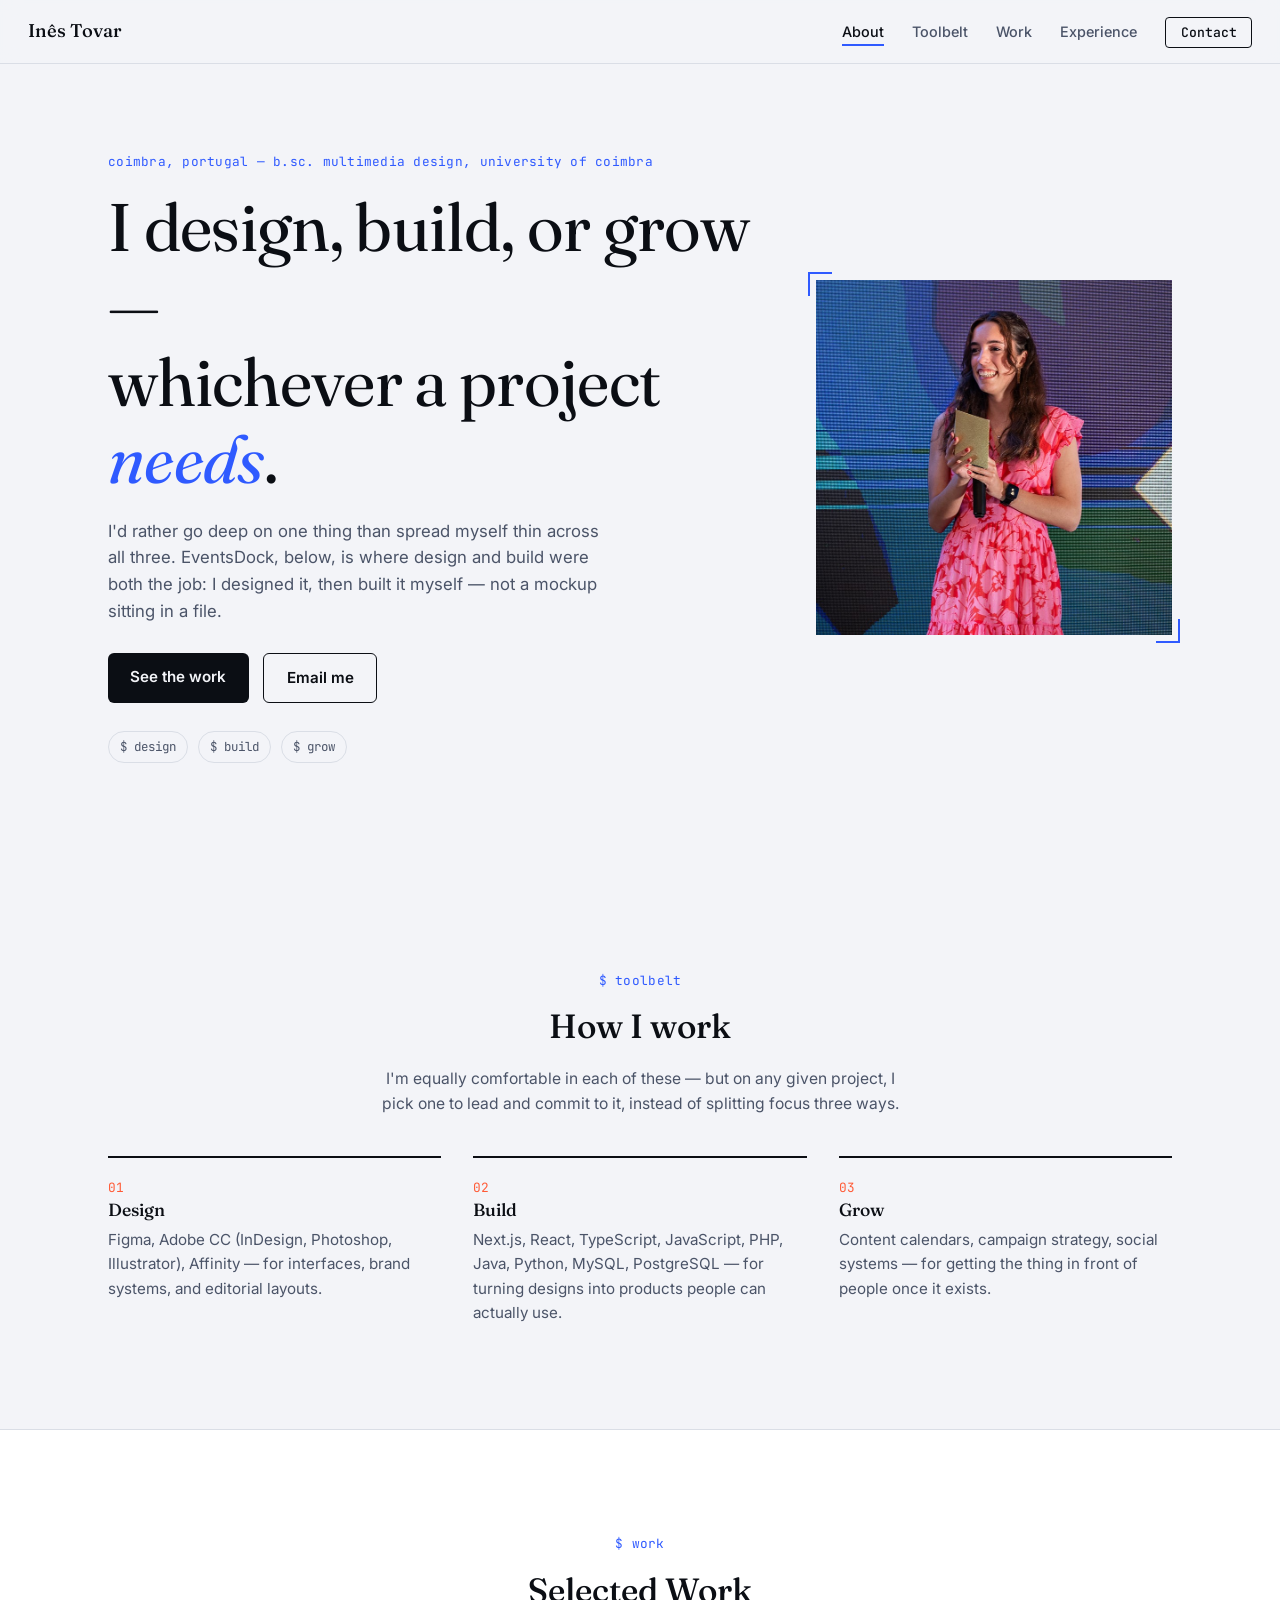
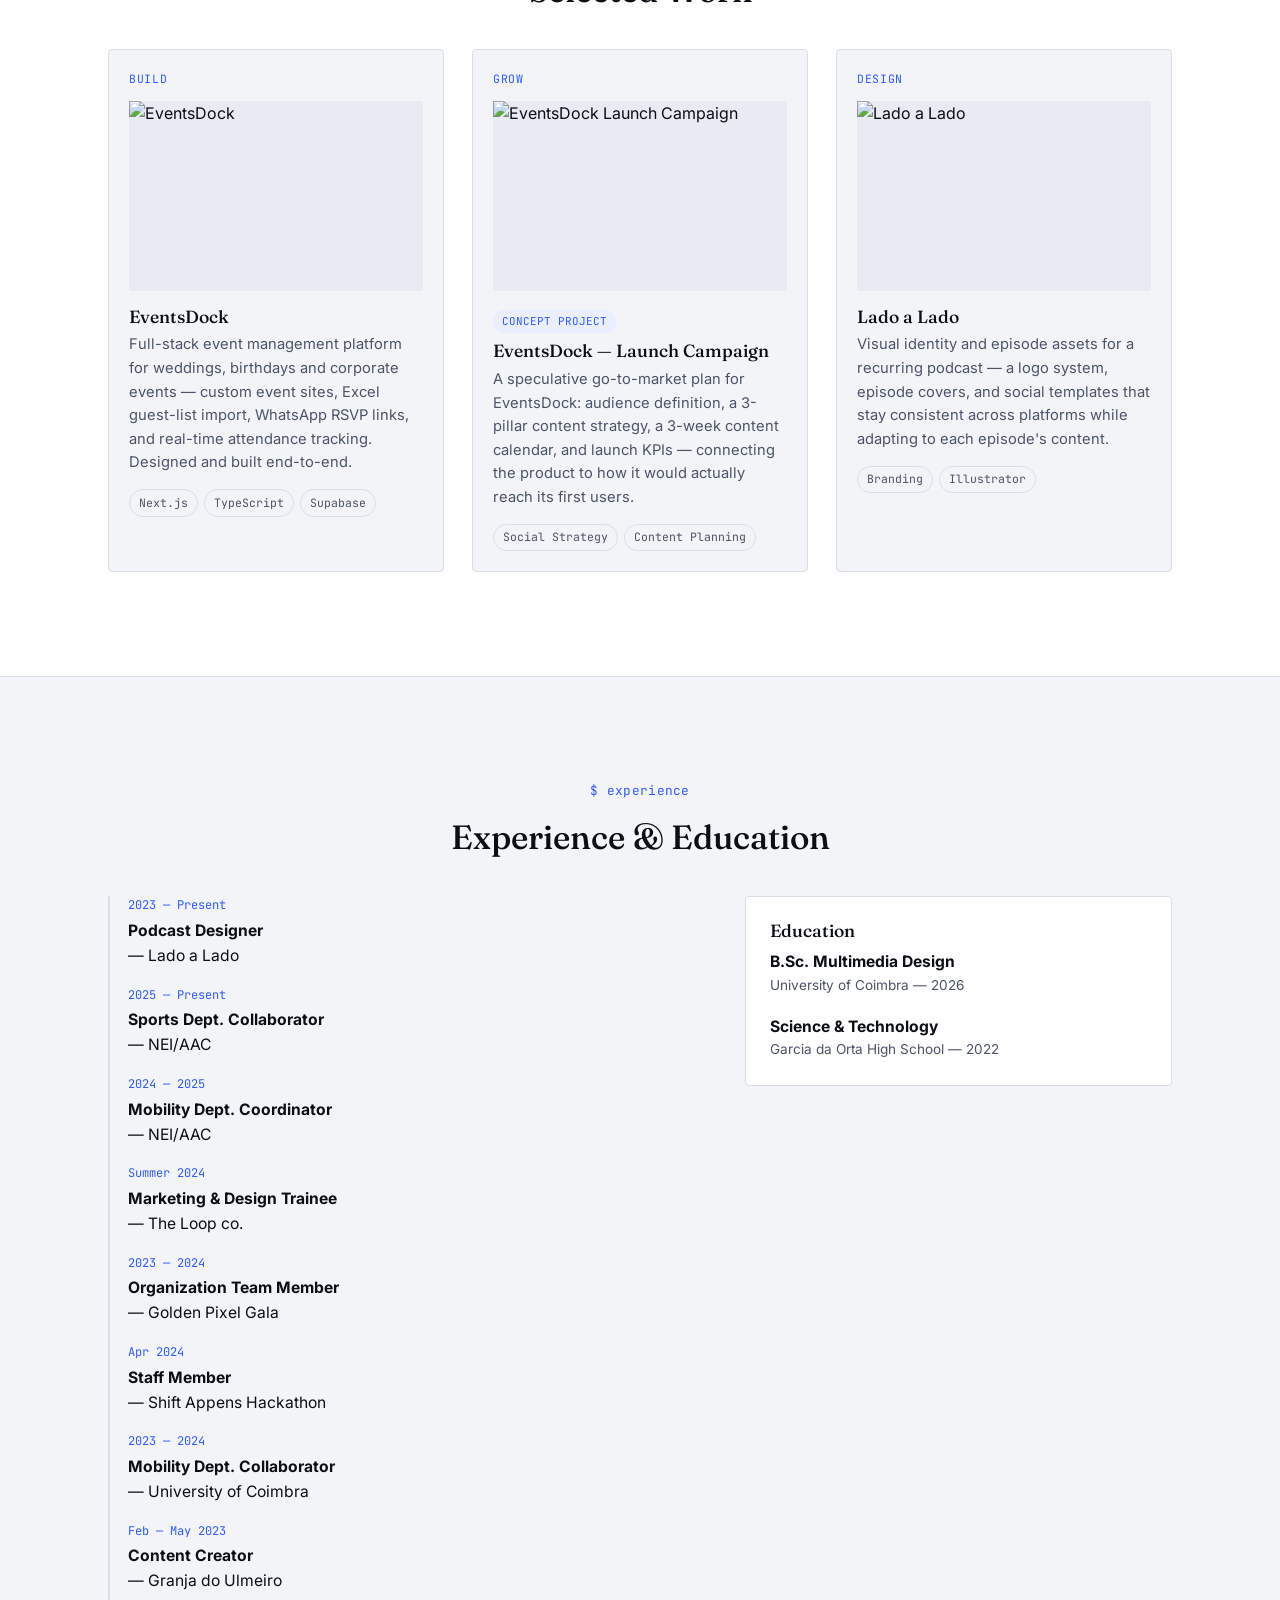
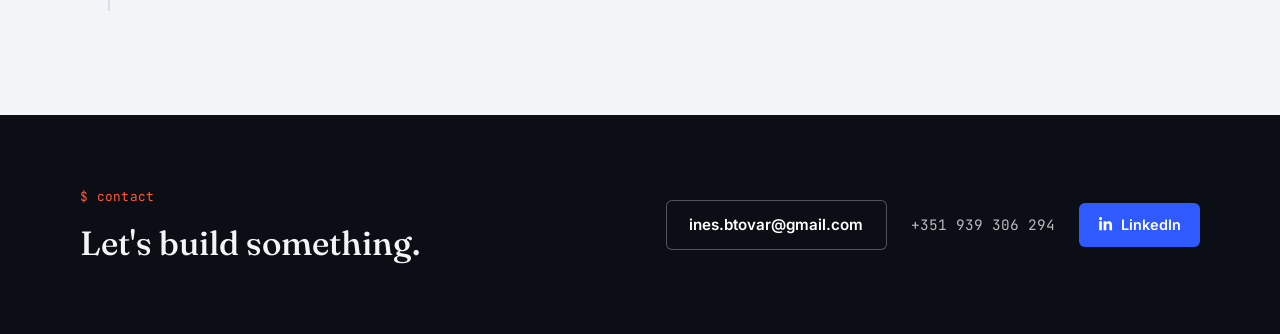
==== commit 9f9f8fec: "new??" ====
--- a/index.html
+++ b/index.html
@@ -4,7 +4,7 @@
   <meta charset="UTF-8" />
   <meta name="viewport" content="width=device-width, initial-scale=1.0" />
   <title>Inês Tovar — Design, Build, Grow</title>
-  <meta name="description" content="Inês Tovar — I design products, then build them myself. Multimedia Design @ University of Coimbra." />
+  <meta name="description" content="Inês Tovar — Design, build, or grow: whichever a project needs. B.Sc. Multimedia Design @ University of Coimbra." />
   <link rel="stylesheet" href="styles.css" />
   <link rel="preconnect" href="https://fonts.googleapis.com">
   <link rel="preconnect" href="https://fonts.gstatic.com" crossorigin>
@@ -30,11 +30,12 @@
   <section id="about" class="section hero">
     <div class="hero-grid">
       <div class="hero-text reveal">
-        <p class="eyebrow">Coimbra, Portugal — B.Sc. Multimedia Design → M.Sc. Informatics Engineering</p>
-        <h1>I design products,<br>then I <em>build</em> them myself.</h1>
+        <p class="eyebrow">Coimbra, Portugal — B.Sc. Multimedia Design, University of Coimbra</p>
+        <h1>I design, build, or grow —<br>whichever a project <em>needs</em>.</h1>
         <p class="hero-sub">
-          Most portfolios stop at the mockup. Mine ships — EventsDock, below, is a live
-          product I designed and coded from scratch, not a prototype sitting in a file.
+          I'd rather go deep on one thing than spread myself thin across all three.
+          EventsDock, below, is where design and build were both the job: I designed it,
+          then built it myself — not a mockup sitting in a file.
         </p>
         <div class="hero-actions">
           <a href="#work" class="btn btn-primary">See the work</a>
@@ -58,6 +59,7 @@
   <section id="skills" class="section">
     <p class="eyebrow center">$ toolbelt</p>
     <h2>How I work</h2>
+    <p class="toolbelt-intro">I'm equally comfortable in each of these — but on any given project, I pick one to lead and commit to it, instead of splitting focus three ways.</p>
     <div class="toolbelt">
       <div class="tool-col reveal">
         <span class="tool-index">01</span>
@@ -160,7 +162,6 @@
       <div class="edu-card reveal">
         <h3>Education</h3>
         <ul>
-          <li><strong>M.Sc. Informatics Engineering</strong><span>University of Coimbra — expected 2028</span></li>
           <li><strong>B.Sc. Multimedia Design</strong><span>University of Coimbra — 2026</span></li>
           <li><strong>Science & Technology</strong><span>Garcia da Orta High School — 2022</span></li>
         </ul>
--- a/styles.css
+++ b/styles.css
@@ -66,8 +66,11 @@
 }
 .navbar .logo { font-family: var(--font-display); font-size: 1.15rem; color: var(--ink); text-decoration: none; }
 .navbar .nav-links { display: flex; list-style: none; gap: 1.75rem; align-items: center; }
-.navbar a { color: var(--ink-soft); text-decoration: none; font-size: 0.9rem; font-weight: 500; transition: color 0.2s; }
-.navbar a:hover, .navbar a.active { color: var(--accent); }
+.navbar a { color: var(--ink-soft); text-decoration: none; font-size: 0.9rem; font-weight: 500; transition: color 0.2s; position: relative; padding-bottom: 2px; }
+.navbar a:hover, .navbar a.active { color: var(--ink); }
+.navbar a.active::after {
+  content: ""; position: absolute; left: 0; right: 0; bottom: -4px; height: 2px; background: var(--accent);
+}
 .navbar a.nav-cta {
   font-family: var(--font-mono); font-size: 0.82rem; color: var(--ink);
   border: 1px solid var(--ink); padding: 0.4rem 0.9rem; border-radius: 4px;
@@ -91,8 +94,6 @@
 .pill:hover { border-color: var(--accent); color: var(--accent); }
 
 .framed { position: relative; }
-.framed::before, .framed::after,
-.framed { }
 .framed::before {
   content: ""; position: absolute; top: -8px; left: -8px; width: 22px; height: 22px;
   border-top: 2px solid var(--accent); border-left: 2px solid var(--accent);
@@ -115,6 +116,7 @@
 .btn-ghost:hover { border-color: var(--accent); color: var(--accent); }
 
 /* ---------- Toolbelt ---------- */
+.toolbelt-intro { max-width: 52ch; margin: -1.25rem auto 2.5rem; text-align: center; color: var(--ink-soft); font-size: 0.98rem; }
 .toolbelt { display: grid; grid-template-columns: repeat(auto-fit, minmax(240px, 1fr)); gap: 2rem; }
 .tool-col { border-top: 2px solid var(--ink); padding-top: 1rem; }
 .tool-index { font-family: var(--font-mono); font-size: 0.8rem; color: var(--accent-warm); }
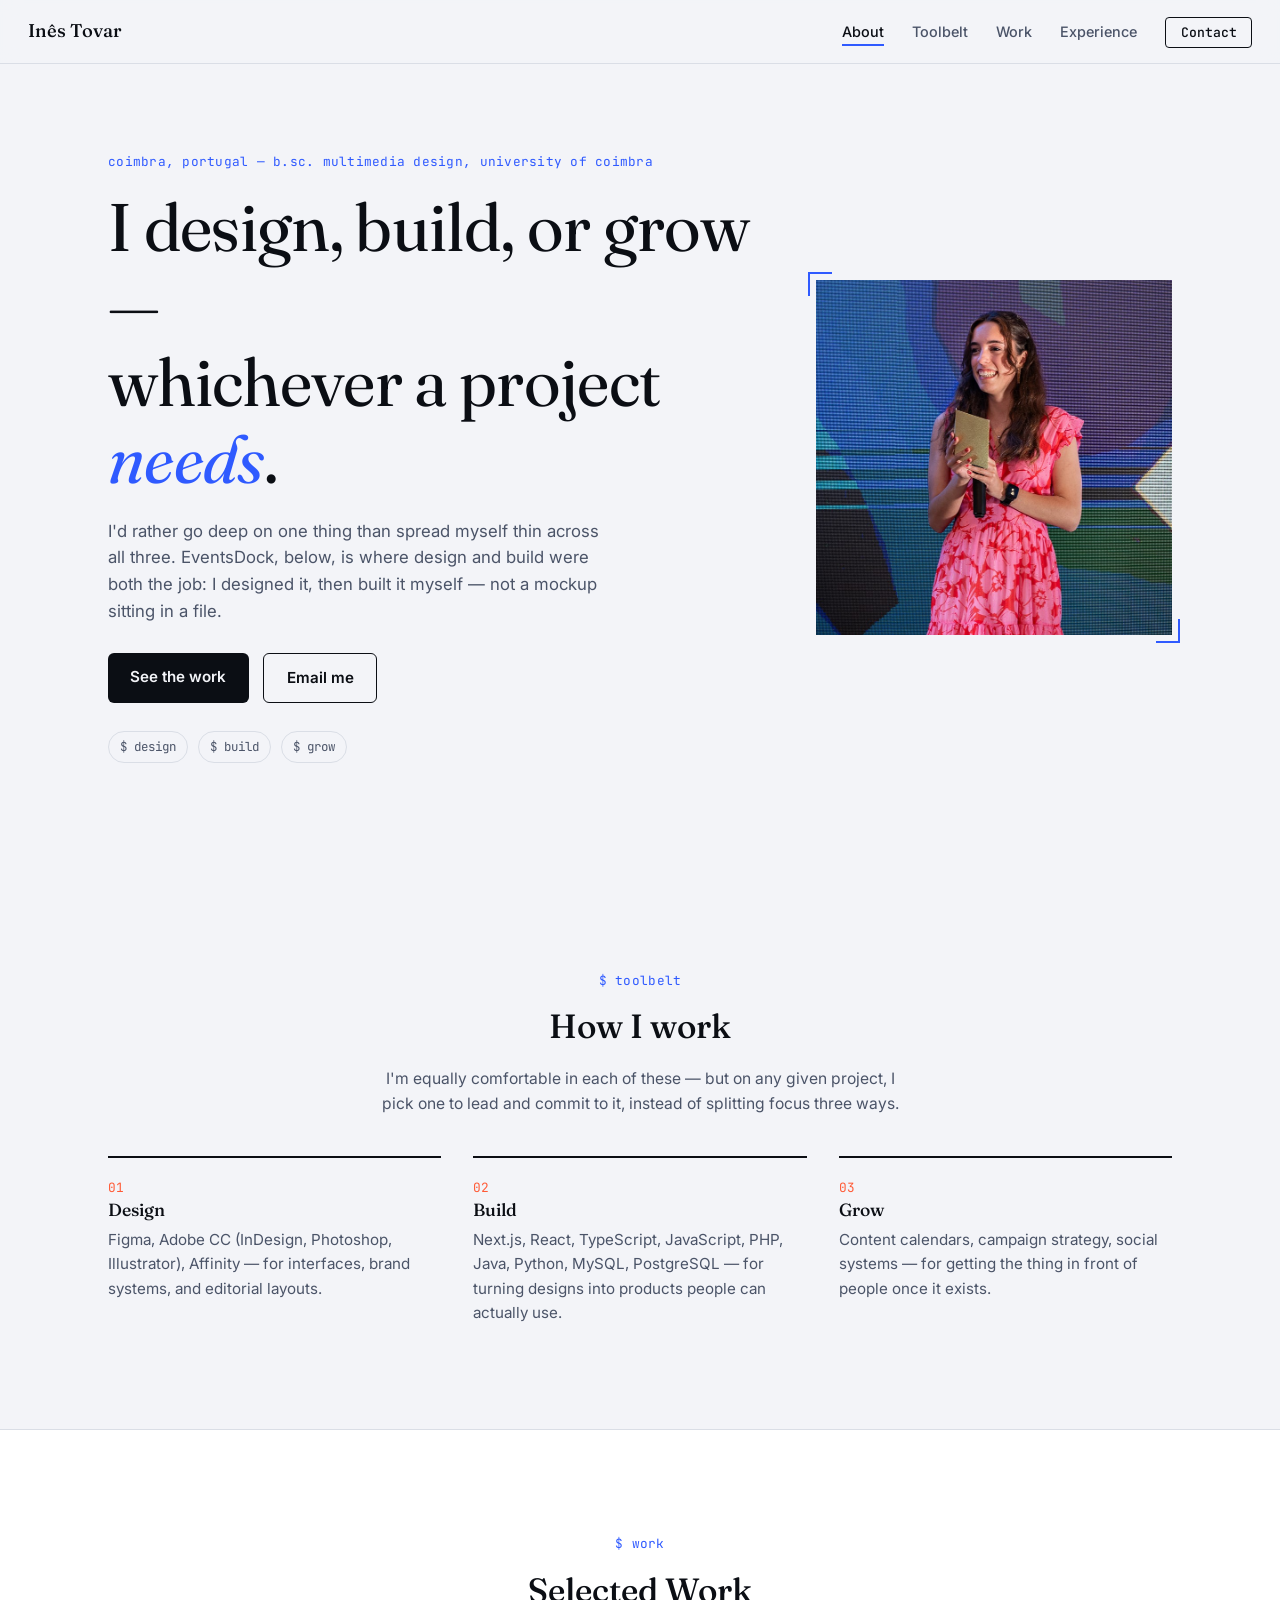
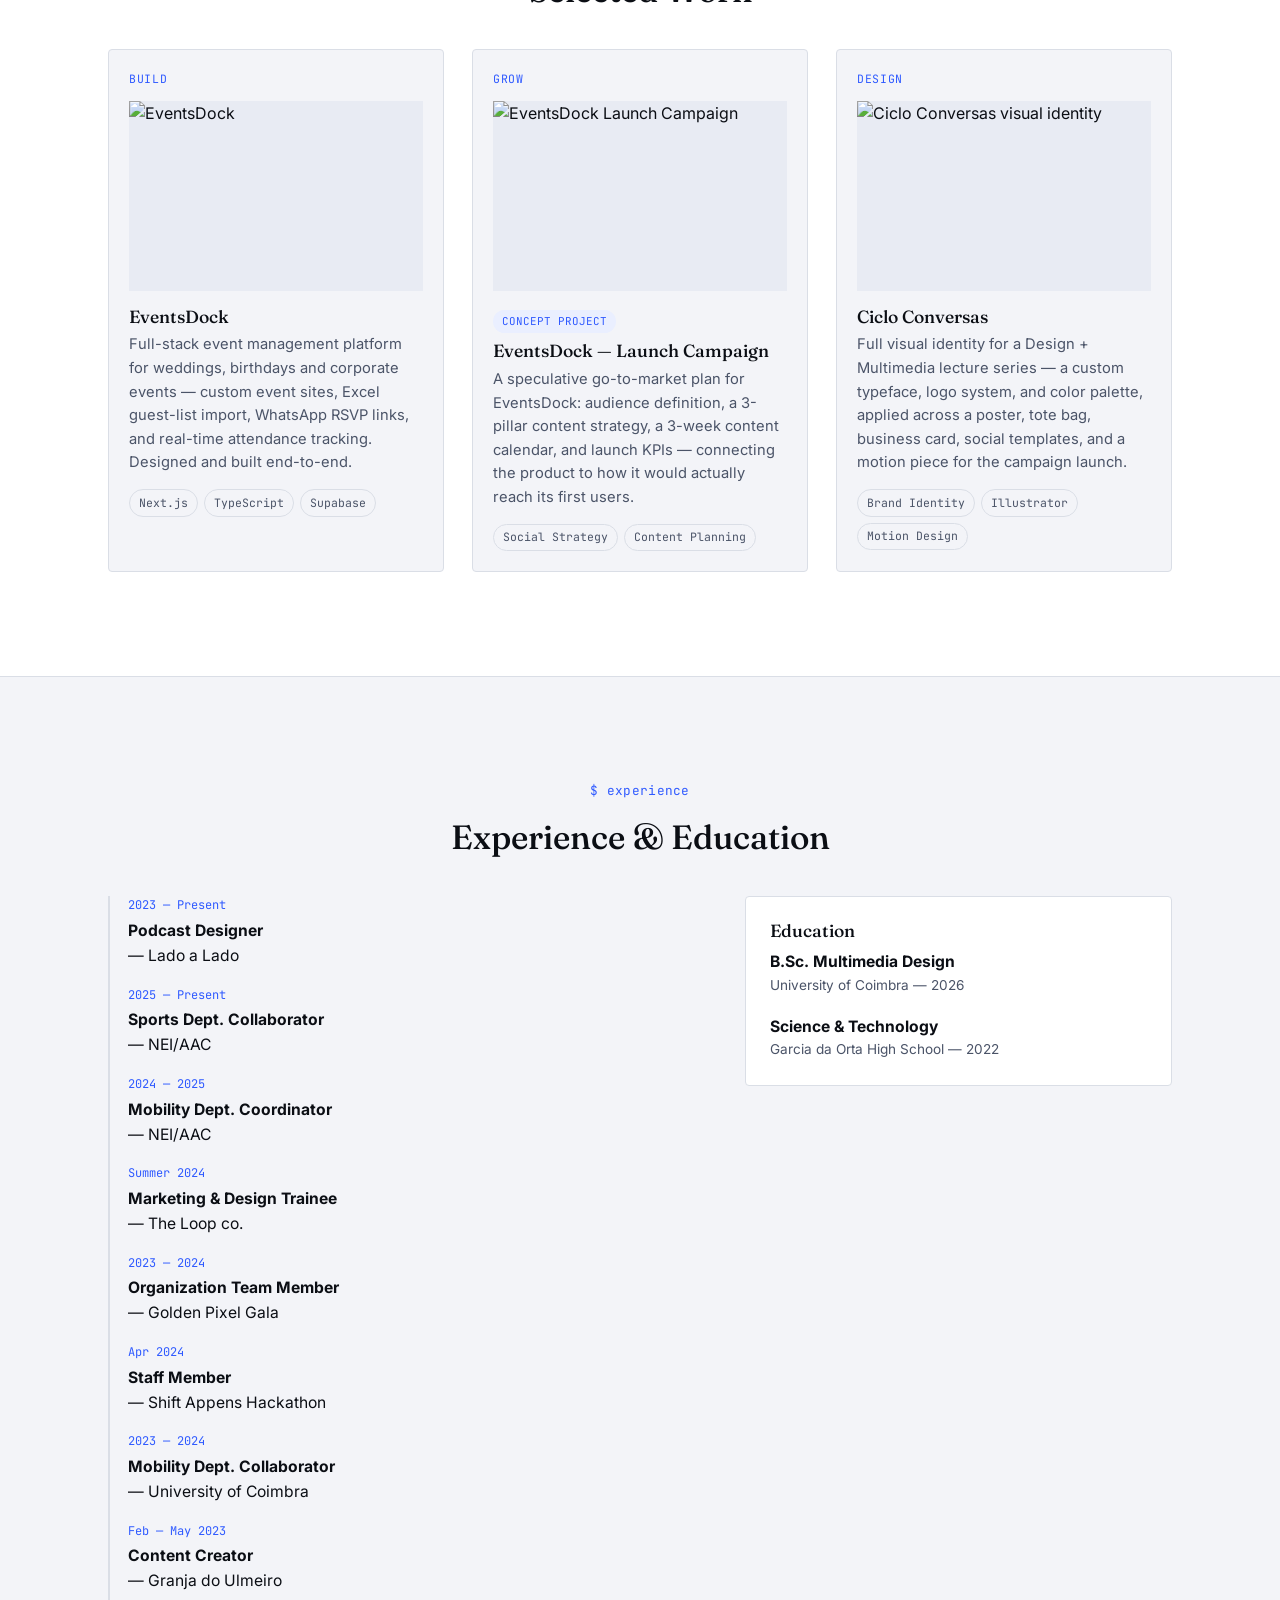
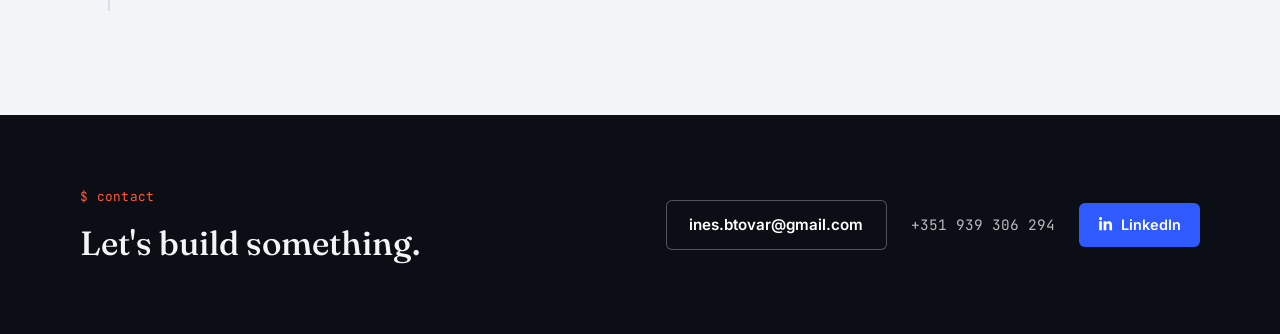
==== commit eb22652e: "new project and no lado a lado" ====
--- a/index.html
+++ b/index.html
@@ -123,23 +123,24 @@
         </div>
       </div>
 
-      <div class="project-card reveal">
+      <a href="ciclo-conversas.html" class="project-card reveal">
         <span class="project-pillar">design</span>
         <div class="project-image framed">
-          <img src="assets/lado-a-lado.png" alt="Lado a Lado" />
-          <div class="project-overlay"><span class="project-visit">Ongoing</span></div>
+          <img src="assets/ciclo-conversas.jpg" alt="Ciclo Conversas visual identity" />
+          <div class="project-overlay"><span class="project-visit">View case study ↗</span></div>
         </div>
         <div class="project-info">
-          <h3>Lado a Lado</h3>
-          <p>Visual identity and episode assets for a recurring podcast — a logo system, episode
-            covers, and social templates that stay consistent across platforms while adapting to
-            each episode's content.</p>
+          <h3>Ciclo Conversas</h3>
+          <p>Full visual identity for a Design + Multimedia lecture series — a custom typeface,
+            logo system, and color palette, applied across a poster, tote bag, business card,
+            social templates, and a motion piece for the campaign launch.</p>
           <div class="project-tags">
-            <span class="tag">Branding</span>
+            <span class="tag">Brand Identity</span>
             <span class="tag">Illustrator</span>
+            <span class="tag">Motion Design</span>
           </div>
         </div>
-      </div>
+      </a>
 
     </div>
   </section>
--- a/styles.css
+++ b/styles.css
@@ -215,4 +215,39 @@
 /* Visible keyboard focus */
 a:focus-visible, button:focus-visible {
   outline: 2px solid var(--accent); outline-offset: 2px;
-}+}
+
+/* ---------- Case Study ---------- */
+.cs-hero { padding-top: 9.5rem; max-width: 820px; }
+.cs-back {
+  display: inline-block; font-family: var(--font-mono); font-size: 0.82rem;
+  color: var(--ink-soft); text-decoration: none; margin-bottom: 1.5rem; transition: color 0.2s;
+}
+.cs-back:hover { color: var(--accent); }
+
+.cs-meta { display: flex; gap: 2.5rem; flex-wrap: wrap; margin-top: 2rem; padding-top: 1.5rem; border-top: 1px solid var(--line); }
+.cs-meta div { display: flex; flex-direction: column; gap: 0.2rem; }
+.cs-meta-label { font-family: var(--font-mono); font-size: 0.72rem; text-transform: uppercase; color: var(--accent); }
+.cs-meta span:last-child { font-size: 0.95rem; }
+
+.cs-h2 { text-align: left; }
+.cs-h3 { font-size: 1.15rem; margin-bottom: 0.6rem; }
+.cs-text { max-width: 68ch; color: var(--ink-soft); font-size: 1.02rem; }
+.cs-center { margin: 0 auto 2rem; text-align: center; }
+.cs-block { max-width: 900px; margin: 0 auto 3.5rem; }
+.cs-block:last-child { margin-bottom: 0; }
+
+.cs-grid-2, .cs-grid-3 { display: grid; gap: 1.5rem; padding: 0 1.75rem; max-width: 1120px; margin: 0 auto; }
+.cs-grid-2 { grid-template-columns: repeat(auto-fit, minmax(280px, 1fr)); }
+.cs-grid-3 { grid-template-columns: repeat(auto-fit, minmax(260px, 1fr)); }
+.cs-block .cs-grid-2 { padding: 0; }
+
+.cs-figure { margin: 0; }
+.cs-figure img, .cs-video { width: 100%; display: block; border: 1px solid var(--line); border-radius: 4px; background: var(--bg-alt); }
+.cs-video-figure { max-width: 640px; margin: 0 auto; padding: 0 1.75rem; }
+.cs-figure figcaption {
+  font-family: var(--font-mono); font-size: 0.78rem; color: var(--ink-soft);
+  margin-top: 0.6rem; text-align: center;
+}
+.cs-footer-link { color: inherit; text-decoration: none; }
+.cs-footer-link:hover { color: var(--accent-warm); }
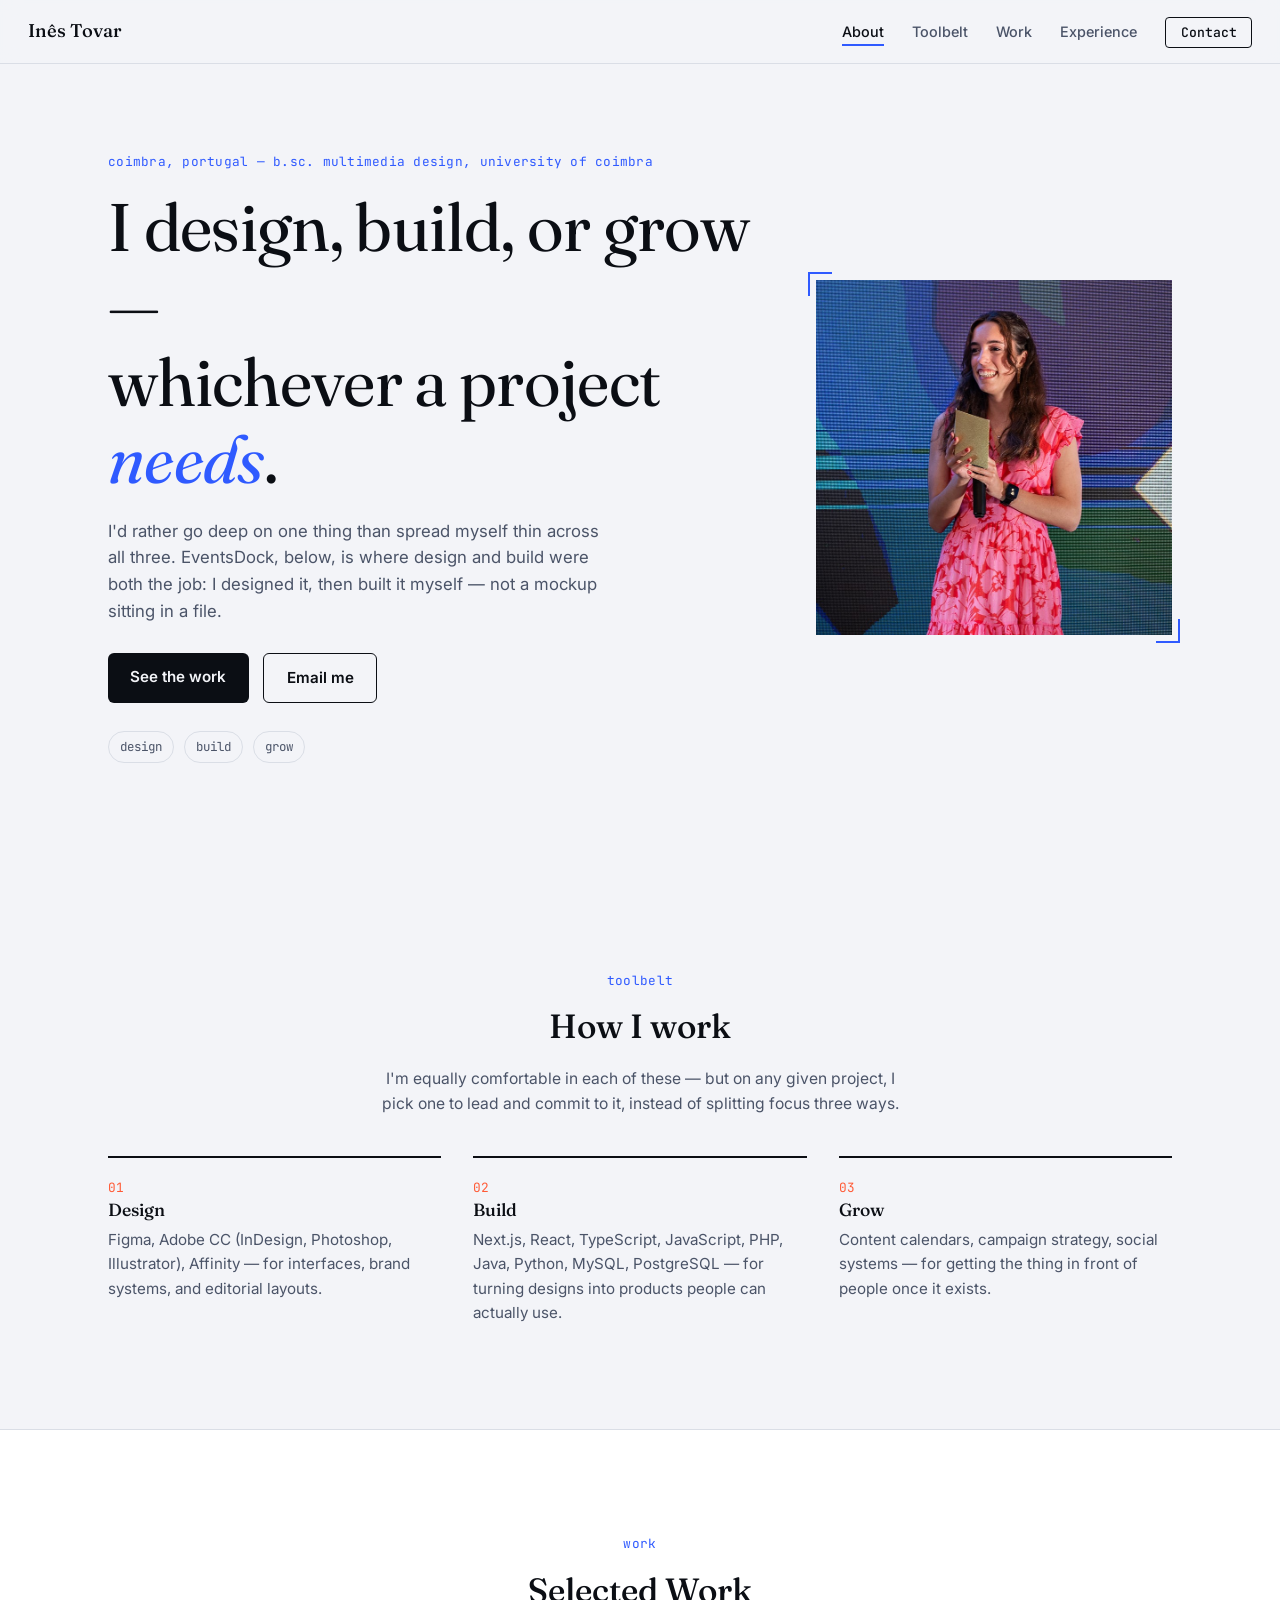
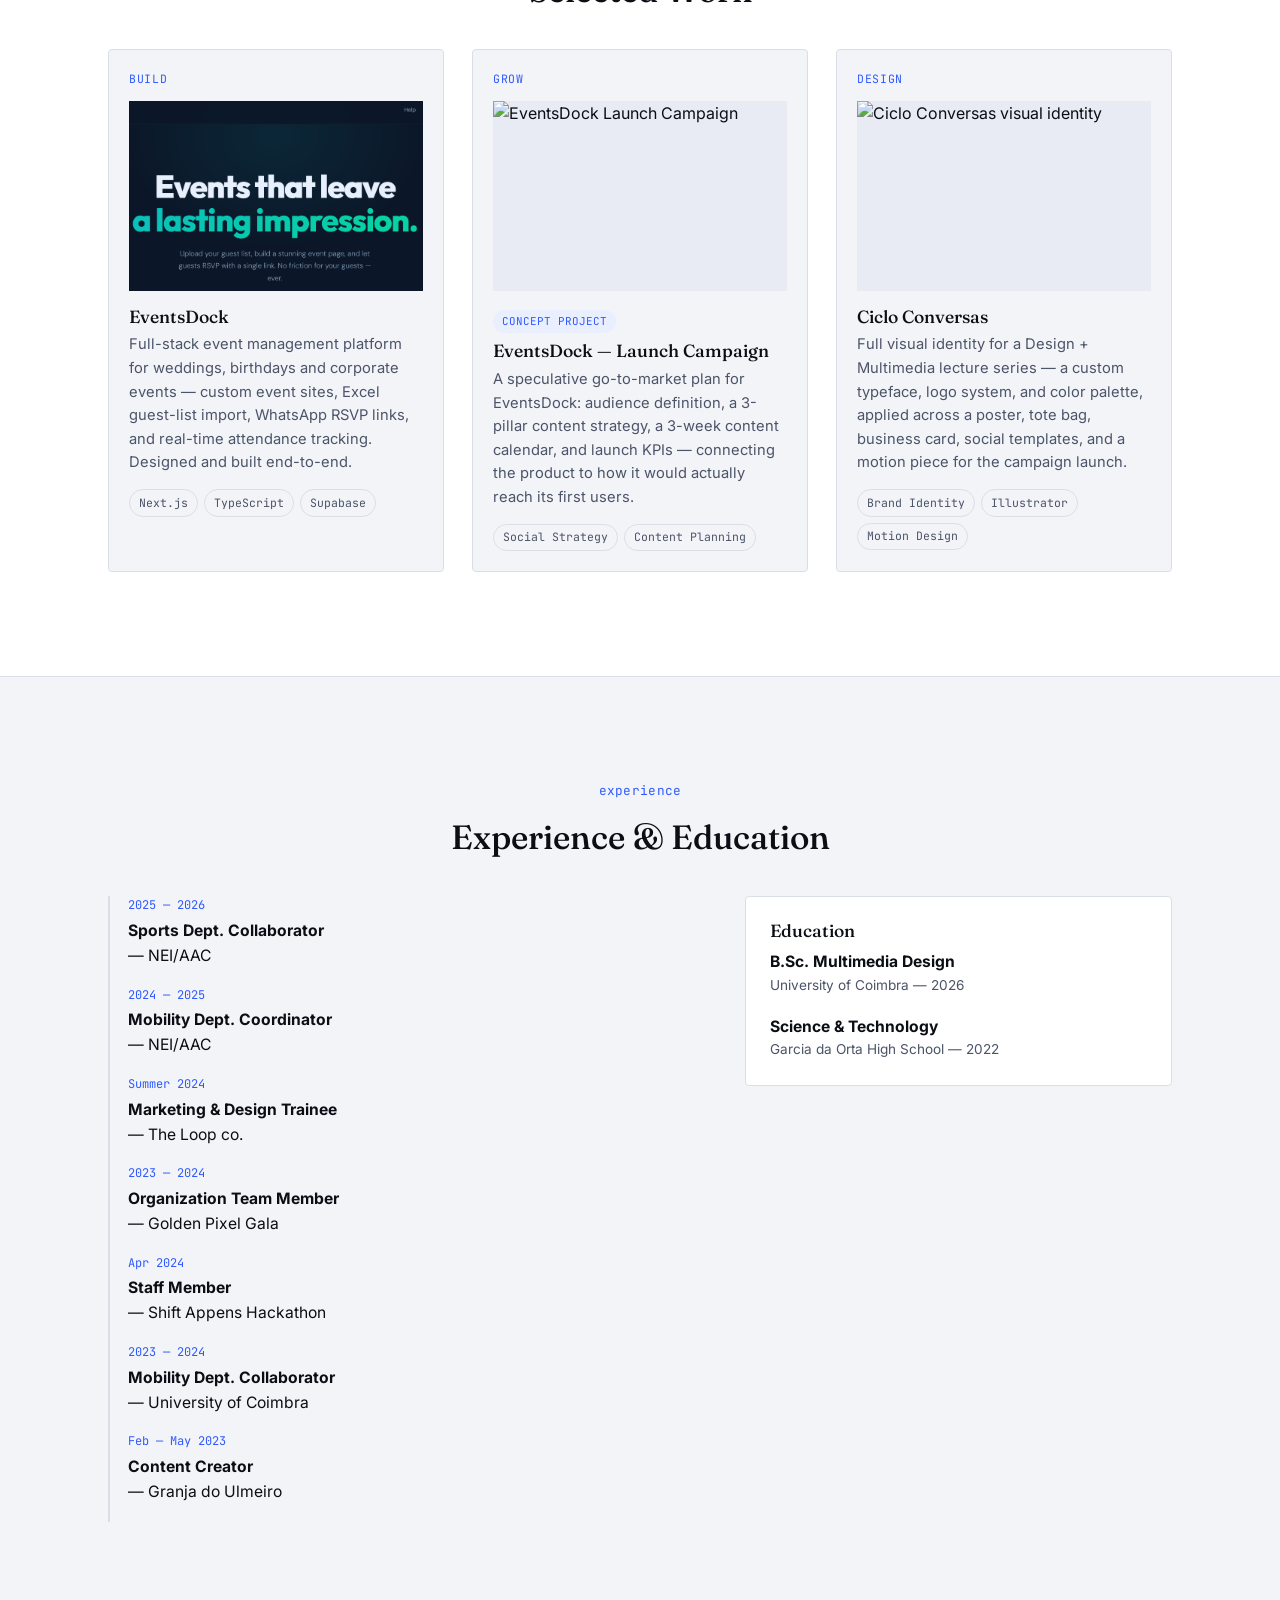
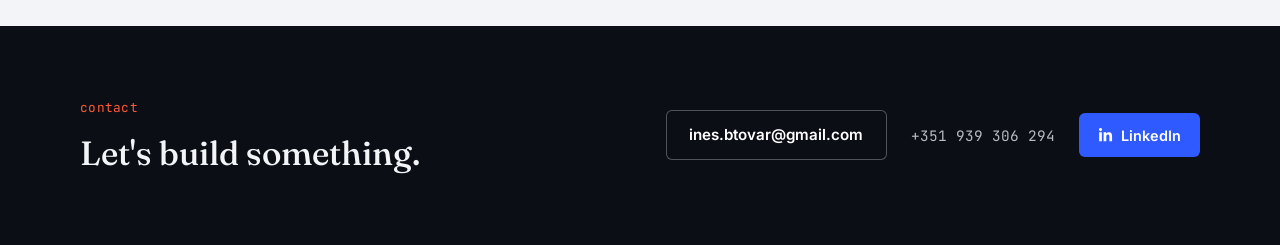
==== commit 3f7ebab6: "new things" ====
--- a/index.html
+++ b/index.html
@@ -42,9 +42,9 @@
           <a href="mailto:ines.btovar@gmail.com" class="btn btn-ghost">Email me</a>
         </div>
         <div class="hero-tags">
-          <a href="#skills" class="pill">$ design</a>
-          <a href="#skills" class="pill">$ build</a>
-          <a href="#skills" class="pill">$ grow</a>
+          <a href="#skills" class="pill">design</a>
+          <a href="#skills" class="pill">build</a>
+          <a href="#skills" class="pill">grow</a>
         </div>
       </div>
       <div class="hero-frame reveal">
@@ -57,7 +57,7 @@
 
   <!-- Toolbelt -->
   <section id="skills" class="section">
-    <p class="eyebrow center">$ toolbelt</p>
+    <p class="eyebrow center">toolbelt</p>
     <h2>How I work</h2>
     <p class="toolbelt-intro">I'm equally comfortable in each of these — but on any given project, I pick one to lead and commit to it, instead of splitting focus three ways.</p>
     <div class="toolbelt">
@@ -81,15 +81,15 @@
 
   <!-- Work -->
   <section id="work" class="section alt">
-    <p class="eyebrow center">$ work</p>
+    <p class="eyebrow center">work</p>
     <h2>Selected Work</h2>
     <div class="projects-grid">
 
-      <a href="https://eventsdock.vercel.app/" target="_blank" class="project-card reveal">
+      <a href="eventsdock.html" class="project-card reveal">
         <span class="project-pillar">build</span>
         <div class="project-image framed">
           <img src="assets/eventsdock.png" alt="EventsDock" />
-          <div class="project-overlay"><span class="project-visit">Visit live ↗</span></div>
+          <div class="project-overlay"><span class="project-visit">View case study ↗</span></div>
         </div>
         <div class="project-info">
           <h3>EventsDock</h3>
@@ -104,11 +104,11 @@
         </div>
       </a>
 
-      <div class="project-card project-card--concept reveal">
+      <a href="eventsdock-campaign.html" class="project-card reveal">
         <span class="project-pillar">grow</span>
         <div class="project-image framed">
           <img src="assets/eventsdock-campaign.png" alt="EventsDock Launch Campaign" />
-          <div class="project-overlay"><span class="project-visit">Concept project</span></div>
+          <div class="project-overlay"><span class="project-visit">View case study ↗</span></div>
         </div>
         <div class="project-info">
           <span class="concept-label">Concept Project</span>
@@ -121,7 +121,7 @@
             <span class="tag">Content Planning</span>
           </div>
         </div>
-      </div>
+      </a>
 
       <a href="ciclo-conversas.html" class="project-card reveal">
         <span class="project-pillar">design</span>
@@ -147,12 +147,11 @@
 
   <!-- Experience -->
   <section id="experience" class="section">
-    <p class="eyebrow center">$ experience</p>
+    <p class="eyebrow center">experience</p>
     <h2>Experience & Education</h2>
     <div class="exp-grid">
       <ul class="timeline reveal">
-        <li><span class="t-date">2023 — Present</span><strong>Podcast Designer</strong> — Lado a Lado</li>
-        <li><span class="t-date">2025 — Present</span><strong>Sports Dept. Collaborator</strong> — NEI/AAC</li>
+        <li><span class="t-date">2025 — 2026</span><strong>Sports Dept. Collaborator</strong> — NEI/AAC</li>
         <li><span class="t-date">2024 — 2025</span><strong>Mobility Dept. Coordinator</strong> — NEI/AAC</li>
         <li><span class="t-date">Summer 2024</span><strong>Marketing & Design Trainee</strong> — The Loop co.</li>
         <li><span class="t-date">2023 — 2024</span><strong>Organization Team Member</strong> — Golden Pixel Gala</li>
@@ -174,7 +173,7 @@
   <footer id="contact">
     <div class="footer-inner">
       <div class="footer-cta">
-        <p class="eyebrow">$ contact</p>
+        <p class="eyebrow">contact</p>
         <h2>Let's build something.</h2>
       </div>
       <div class="footer-links">
--- a/styles.css
+++ b/styles.css
@@ -250,4 +250,33 @@
   margin-top: 0.6rem; text-align: center;
 }
 .cs-footer-link { color: inherit; text-decoration: none; }
-.cs-footer-link:hover { color: var(--accent-warm); }+.cs-footer-link:hover { color: var(--accent-warm); }
+
+.cs-video-slot {
+  max-width: 640px; margin: 0 auto; padding: 0 1.75rem;
+}
+.cs-video-slot .slot-inner {
+  border: 1.5px dashed var(--line); border-radius: 6px; background: var(--bg-alt);
+  aspect-ratio: 16/9; display: flex; flex-direction: column; align-items: center; justify-content: center;
+  gap: 0.75rem; text-align: center; padding: 1.5rem;
+}
+.slot-play {
+  width: 44px; height: 44px; border-radius: 50%; border: 1.5px solid var(--ink-soft);
+  display: flex; align-items: center; justify-content: center; color: var(--ink-soft);
+}
+.cs-video-slot .slot-note { font-family: var(--font-mono); font-size: 0.8rem; color: var(--ink-soft); max-width: 30ch; }
+.cs-video-slot .slot-path { color: var(--accent); }
+
+.cs-table { width: 100%; border-collapse: collapse; font-size: 0.92rem; }
+.cs-table th, .cs-table td { text-align: left; padding: 0.65rem 0.9rem; border-bottom: 1px solid var(--line); }
+.cs-table th { font-family: var(--font-mono); font-size: 0.72rem; text-transform: uppercase; color: var(--accent); font-weight: 500; }
+.cs-table td.cs-week { font-family: var(--font-mono); font-size: 0.8rem; color: var(--ink-soft); white-space: nowrap; }
+.cs-table-wrap { max-width: 900px; margin: 0 auto; overflow-x: auto; padding: 0 1.75rem; }
+
+.cs-quote { max-width: 640px; margin: 1.5rem auto; padding: 1.1rem 1.4rem; background: var(--bg-alt); border-left: 3px solid var(--accent); border-radius: 4px; font-size: 0.95rem; }
+.cs-quote strong { display: block; font-family: var(--font-mono); font-size: 0.72rem; color: var(--accent-warm); margin-bottom: 0.4rem; text-transform: uppercase; }
+
+.cs-kpi-grid { display: grid; grid-template-columns: repeat(auto-fit, minmax(180px, 1fr)); gap: 1.25rem; max-width: 900px; margin: 0 auto; padding: 0 1.75rem; }
+.cs-kpi { border-top: 2px solid var(--ink); padding-top: 0.75rem; }
+.cs-kpi-value { display: block; font-family: var(--font-display); font-size: 1.6rem; color: var(--ink); }
+.cs-kpi-label { font-family: var(--font-mono); font-size: 0.78rem; color: var(--ink-soft); }
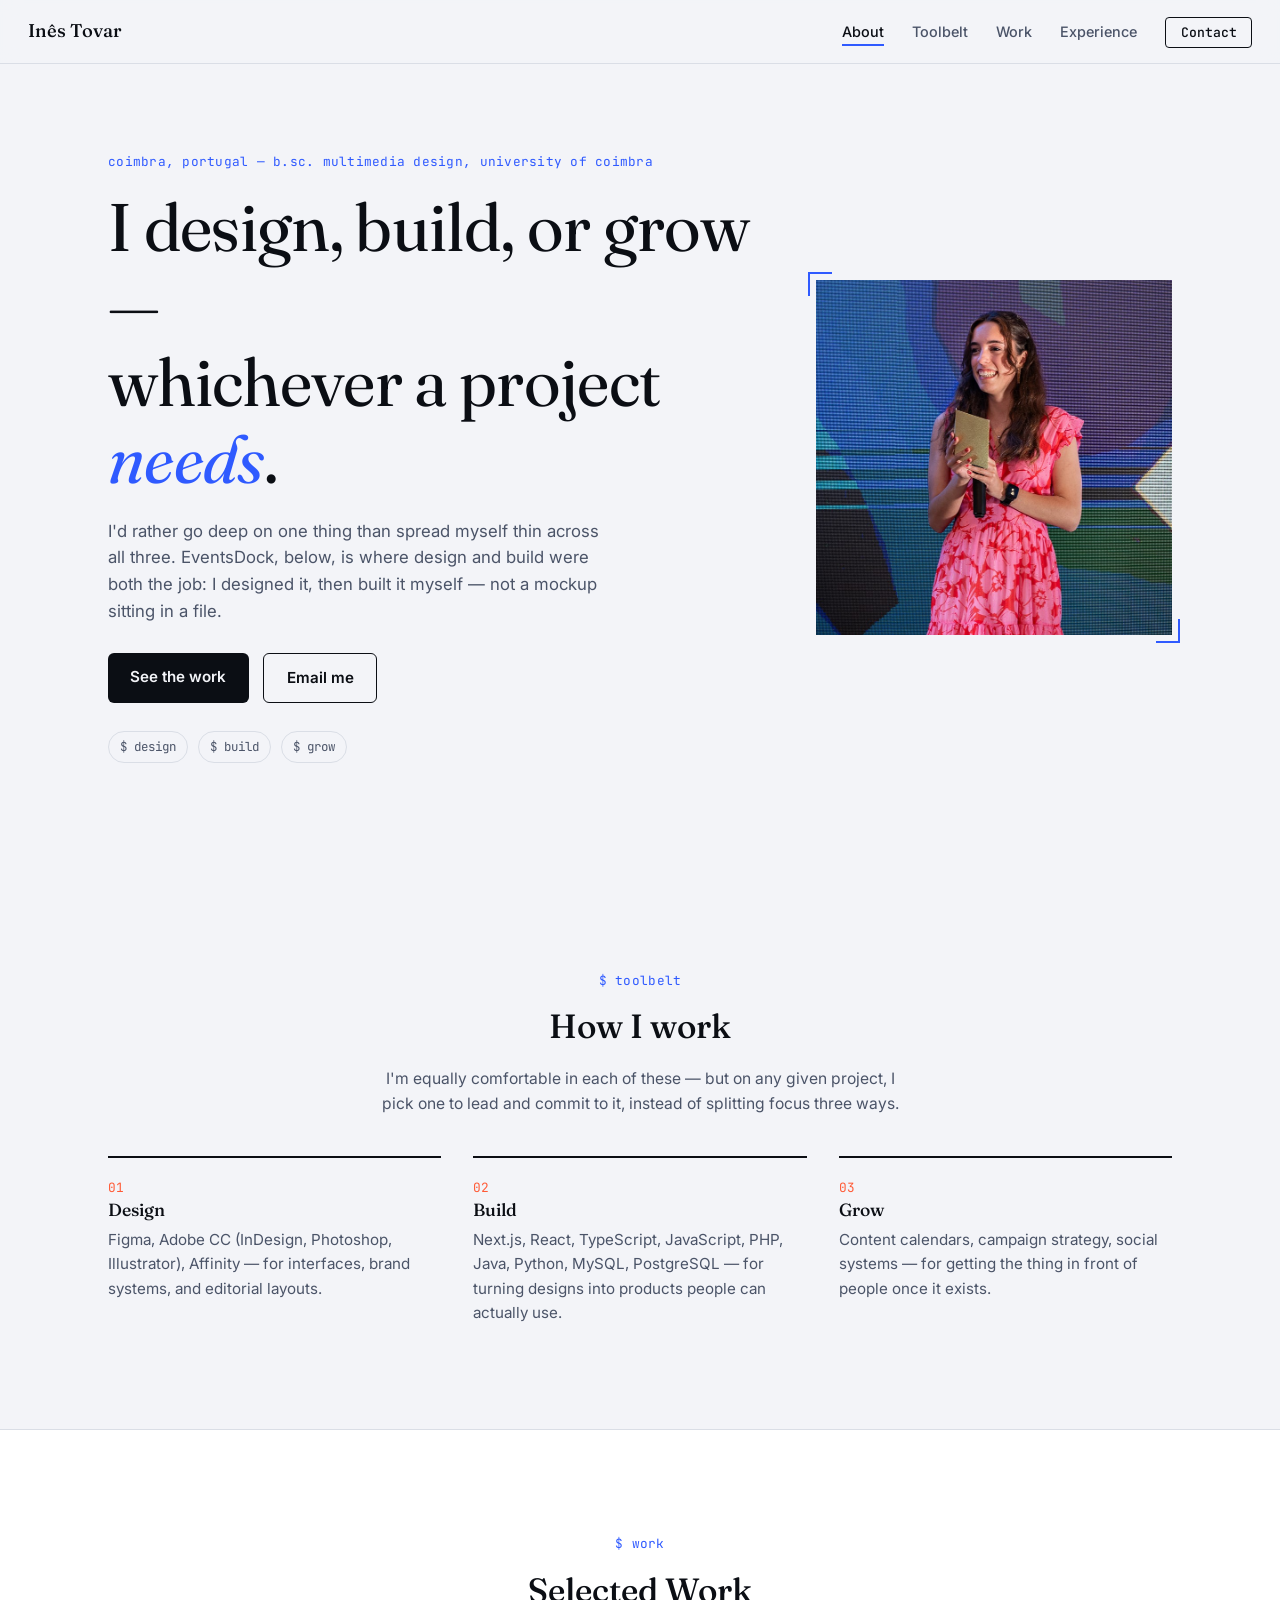
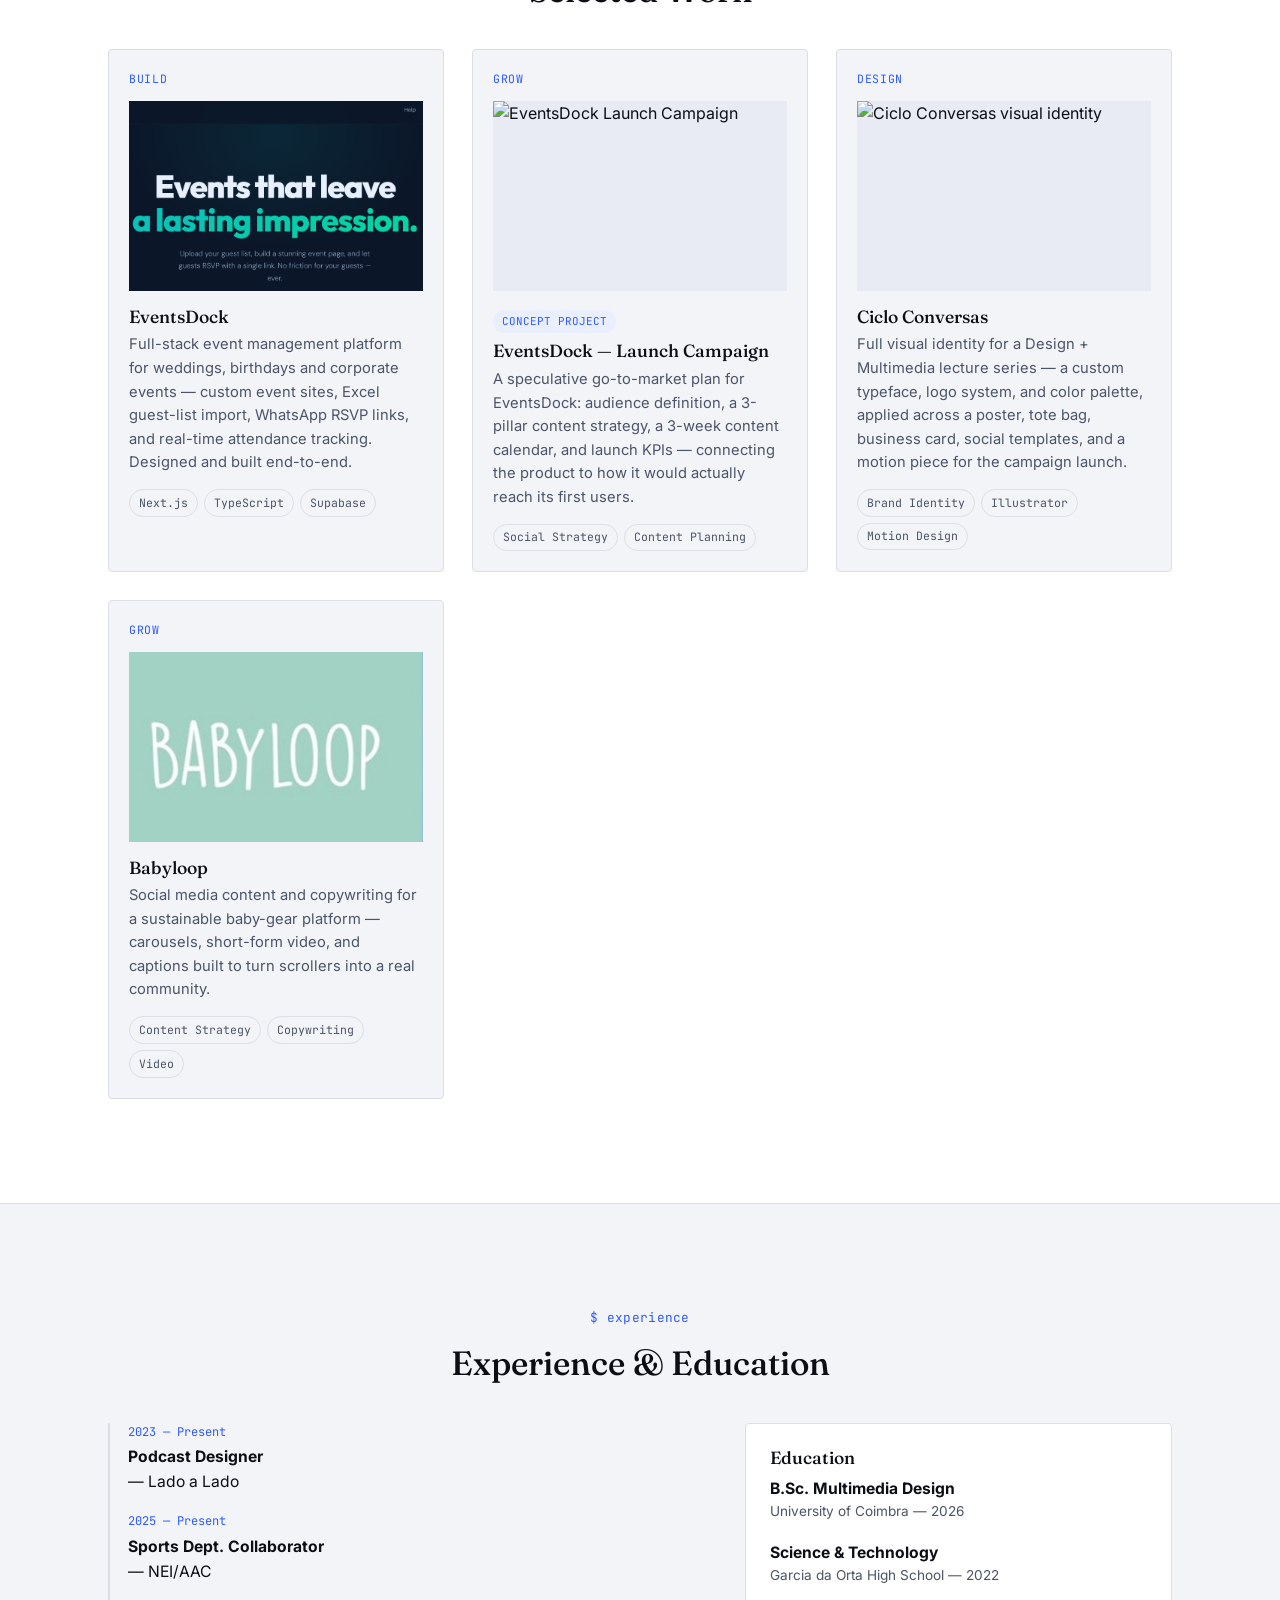
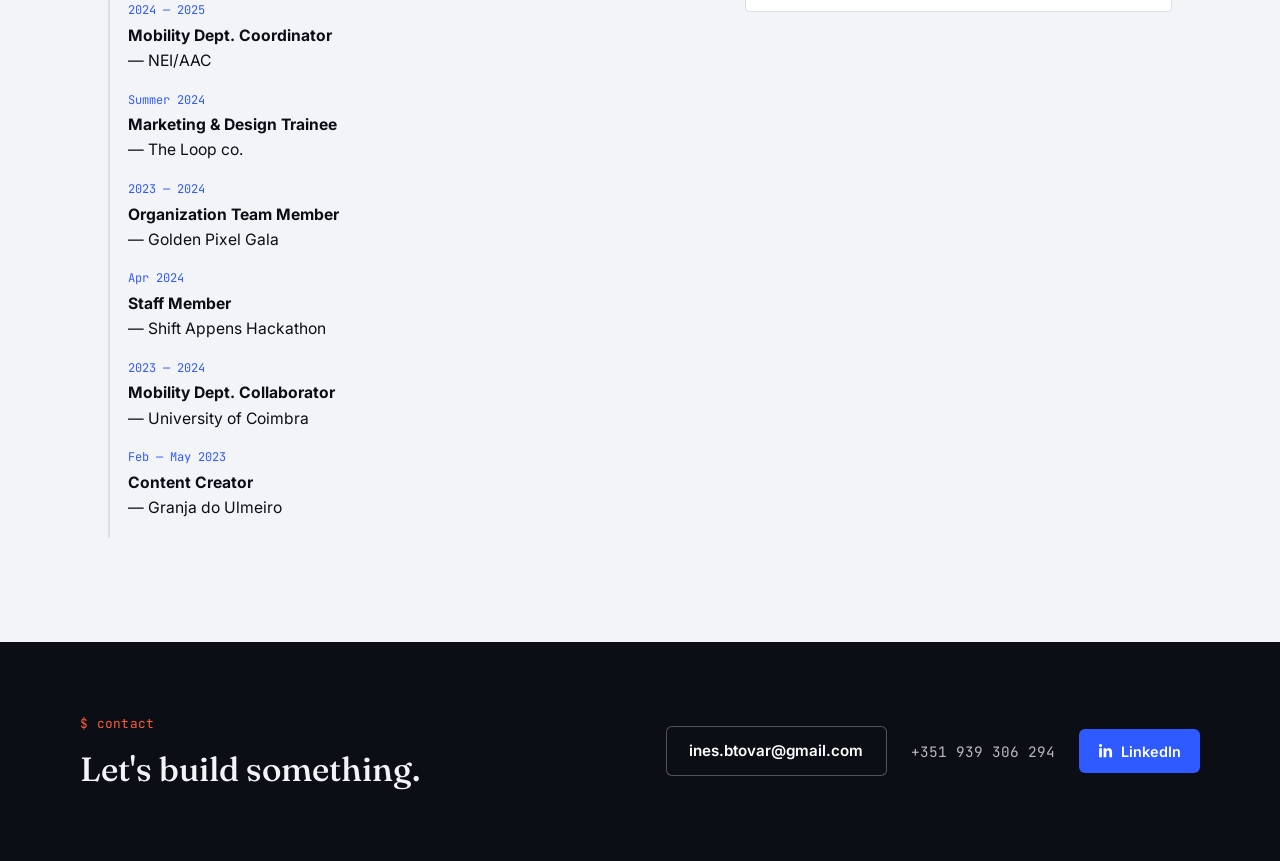
==== commit 1508e2a5: "4 works plus assets" ====
--- a/index.html
+++ b/index.html
@@ -42,9 +42,9 @@
           <a href="mailto:ines.btovar@gmail.com" class="btn btn-ghost">Email me</a>
         </div>
         <div class="hero-tags">
-          <a href="#skills" class="pill">design</a>
-          <a href="#skills" class="pill">build</a>
-          <a href="#skills" class="pill">grow</a>
+          <a href="#skills" class="pill">$ design</a>
+          <a href="#skills" class="pill">$ build</a>
+          <a href="#skills" class="pill">$ grow</a>
         </div>
       </div>
       <div class="hero-frame reveal">
@@ -57,7 +57,7 @@
 
   <!-- Toolbelt -->
   <section id="skills" class="section">
-    <p class="eyebrow center">toolbelt</p>
+    <p class="eyebrow center">$ toolbelt</p>
     <h2>How I work</h2>
     <p class="toolbelt-intro">I'm equally comfortable in each of these — but on any given project, I pick one to lead and commit to it, instead of splitting focus three ways.</p>
     <div class="toolbelt">
@@ -81,7 +81,7 @@
 
   <!-- Work -->
   <section id="work" class="section alt">
-    <p class="eyebrow center">work</p>
+    <p class="eyebrow center">$ work</p>
     <h2>Selected Work</h2>
     <div class="projects-grid">
 
@@ -142,16 +142,33 @@
         </div>
       </a>
 
-    </div>
-  </section>
-
-  <!-- Experience -->
+      <a href="babyloop.html" class="project-card reveal">
+        <span class="project-pillar">grow</span>
+        <div class="project-image framed">
+          <img src="assets/babyloop.jpg" alt="Babyloop social media content" />
+          <div class="project-overlay"><span class="project-visit">View case study ↗</span></div>
+        </div>
+        <div class="project-info">
+          <h3>Babyloop</h3>
+          <p>Social media content and copywriting for a sustainable baby-gear platform — carousels,
+            short-form video, and captions built to turn scrollers into a real community.</p>
+          <div class="project-tags">
+            <span class="tag">Content Strategy</span>
+            <span class="tag">Copywriting</span>
+            <span class="tag">Video</span>
+          </div>
+        </div>
+      </a>
+
+    </div>
+  </section>
   <section id="experience" class="section">
-    <p class="eyebrow center">experience</p>
+    <p class="eyebrow center">$ experience</p>
     <h2>Experience & Education</h2>
     <div class="exp-grid">
       <ul class="timeline reveal">
-        <li><span class="t-date">2025 — 2026</span><strong>Sports Dept. Collaborator</strong> — NEI/AAC</li>
+        <li><span class="t-date">2023 — Present</span><strong>Podcast Designer</strong> — Lado a Lado</li>
+        <li><span class="t-date">2025 — Present</span><strong>Sports Dept. Collaborator</strong> — NEI/AAC</li>
         <li><span class="t-date">2024 — 2025</span><strong>Mobility Dept. Coordinator</strong> — NEI/AAC</li>
         <li><span class="t-date">Summer 2024</span><strong>Marketing & Design Trainee</strong> — The Loop co.</li>
         <li><span class="t-date">2023 — 2024</span><strong>Organization Team Member</strong> — Golden Pixel Gala</li>
@@ -173,7 +190,7 @@
   <footer id="contact">
     <div class="footer-inner">
       <div class="footer-cta">
-        <p class="eyebrow">contact</p>
+        <p class="eyebrow">$ contact</p>
         <h2>Let's build something.</h2>
       </div>
       <div class="footer-links">
--- a/styles.css
+++ b/styles.css
@@ -279,4 +279,8 @@
 .cs-kpi-grid { display: grid; grid-template-columns: repeat(auto-fit, minmax(180px, 1fr)); gap: 1.25rem; max-width: 900px; margin: 0 auto; padding: 0 1.75rem; }
 .cs-kpi { border-top: 2px solid var(--ink); padding-top: 0.75rem; }
 .cs-kpi-value { display: block; font-family: var(--font-display); font-size: 1.6rem; color: var(--ink); }
-.cs-kpi-label { font-family: var(--font-mono); font-size: 0.78rem; color: var(--ink-soft); }+.cs-kpi-label { font-family: var(--font-mono); font-size: 0.78rem; color: var(--ink-soft); }
+
+.cs-swatch-row { display: flex; gap: 1rem; align-items: center; flex-wrap: wrap; max-width: 900px; margin: 1rem auto 0; padding: 0 1.75rem; }
+.cs-swatch { width: 56px; height: 56px; border-radius: 6px; border: 1px solid var(--line); flex-shrink: 0; }
+.cs-swatch-label { font-family: var(--font-mono); font-size: 0.8rem; color: var(--ink-soft); }
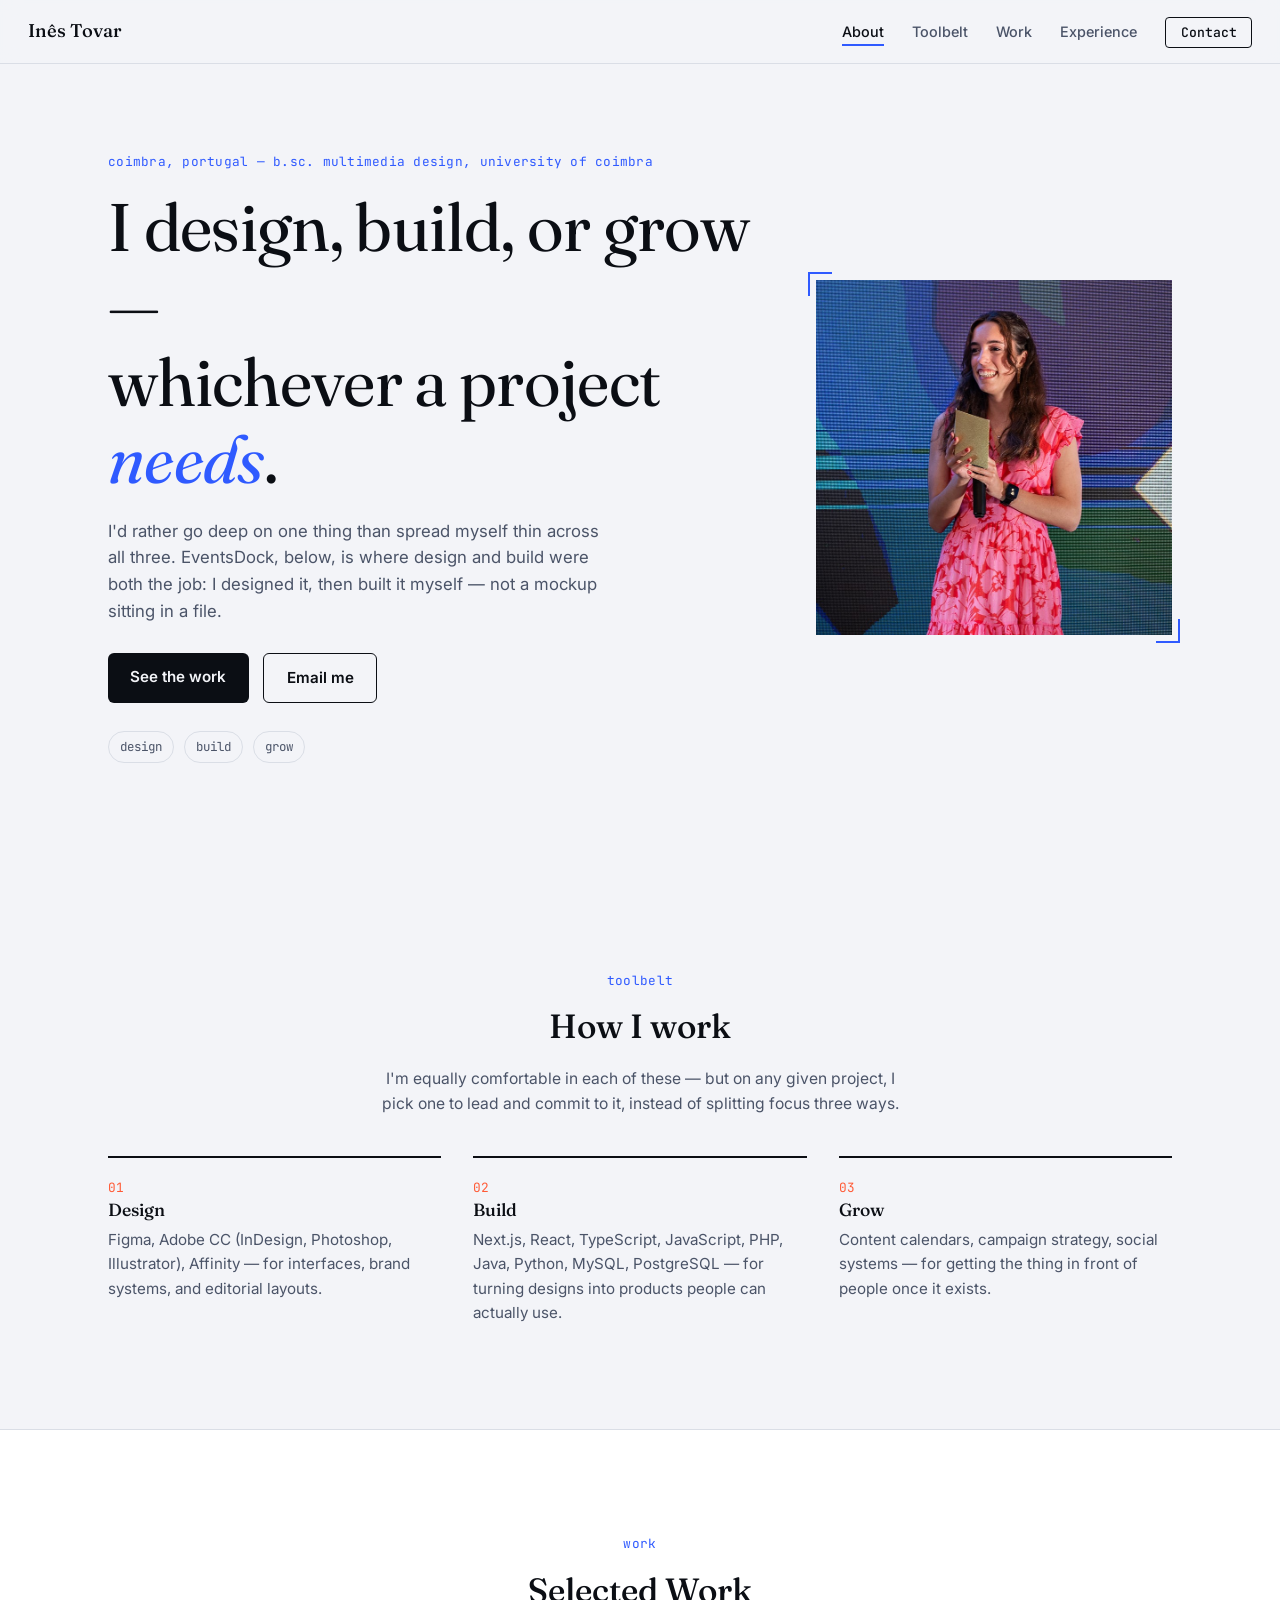
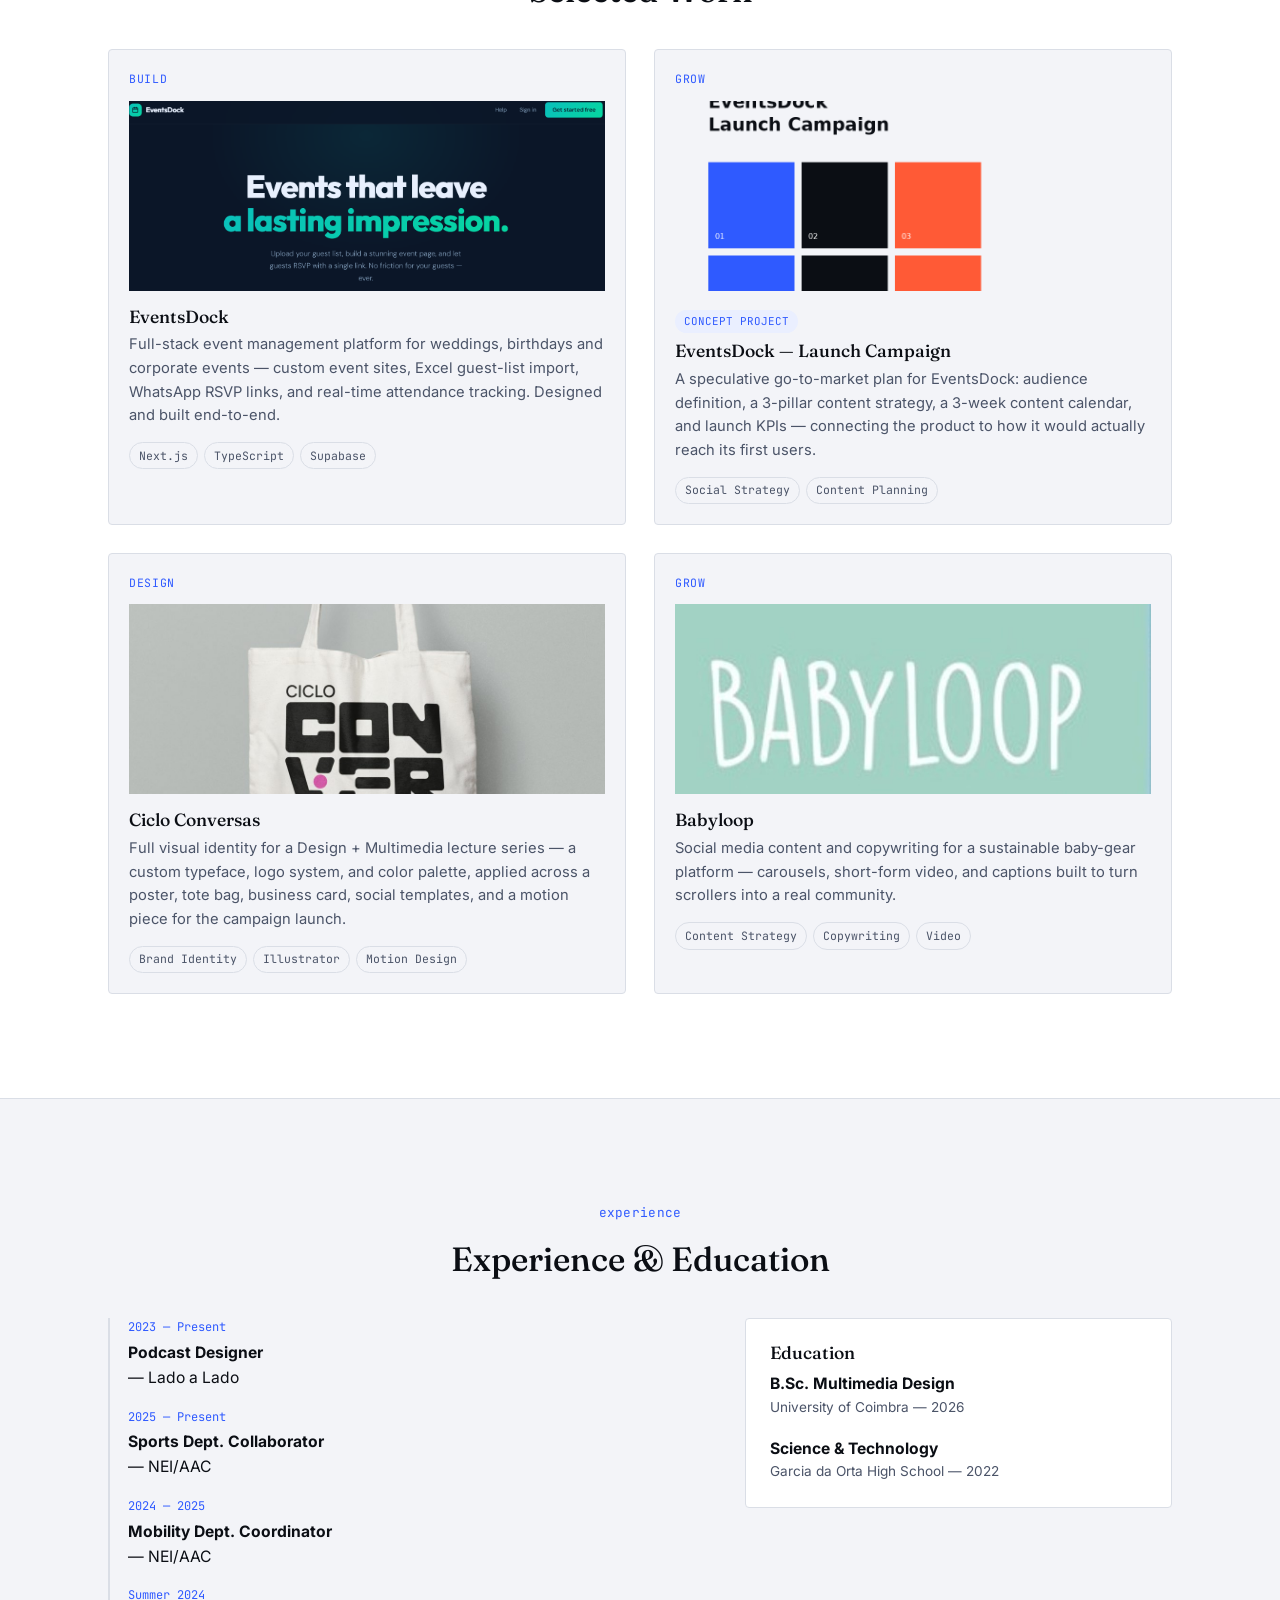
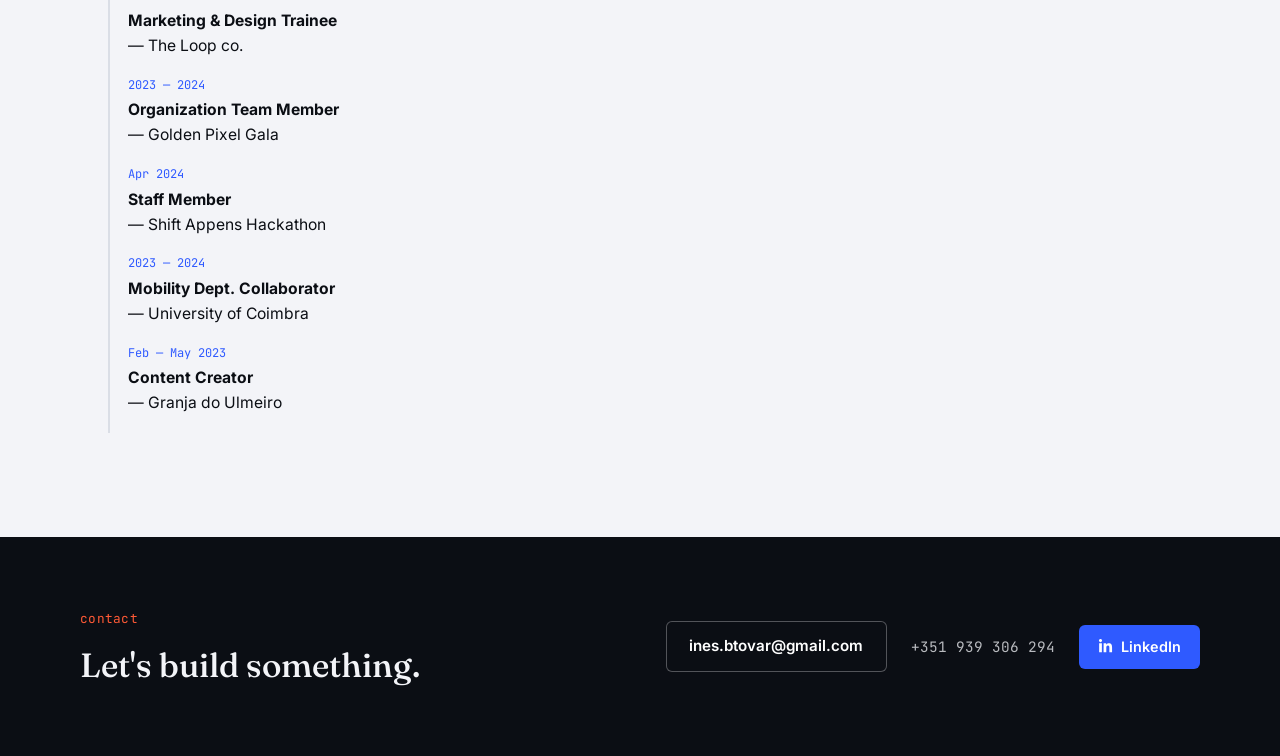
==== commit 1f7e4816: "alterações" ====
--- a/index.html
+++ b/index.html
@@ -42,9 +42,9 @@
           <a href="mailto:ines.btovar@gmail.com" class="btn btn-ghost">Email me</a>
         </div>
         <div class="hero-tags">
-          <a href="#skills" class="pill">$ design</a>
-          <a href="#skills" class="pill">$ build</a>
-          <a href="#skills" class="pill">$ grow</a>
+          <a href="#skills" class="pill">design</a>
+          <a href="#skills" class="pill">build</a>
+          <a href="#skills" class="pill">grow</a>
         </div>
       </div>
       <div class="hero-frame reveal">
@@ -57,7 +57,7 @@
 
   <!-- Toolbelt -->
   <section id="skills" class="section">
-    <p class="eyebrow center">$ toolbelt</p>
+    <p class="eyebrow center">toolbelt</p>
     <h2>How I work</h2>
     <p class="toolbelt-intro">I'm equally comfortable in each of these — but on any given project, I pick one to lead and commit to it, instead of splitting focus three ways.</p>
     <div class="toolbelt">
@@ -81,7 +81,7 @@
 
   <!-- Work -->
   <section id="work" class="section alt">
-    <p class="eyebrow center">$ work</p>
+    <p class="eyebrow center">work</p>
     <h2>Selected Work</h2>
     <div class="projects-grid">
 
@@ -126,7 +126,7 @@
       <a href="ciclo-conversas.html" class="project-card reveal">
         <span class="project-pillar">design</span>
         <div class="project-image framed">
-          <img src="assets/ciclo-conversas.jpg" alt="Ciclo Conversas visual identity" />
+          <img src="assets/ciclo-conversas-cover.jpg" alt="Ciclo Conversas visual identity" />
           <div class="project-overlay"><span class="project-visit">View case study ↗</span></div>
         </div>
         <div class="project-info">
@@ -163,7 +163,7 @@
     </div>
   </section>
   <section id="experience" class="section">
-    <p class="eyebrow center">$ experience</p>
+    <p class="eyebrow center">experience</p>
     <h2>Experience & Education</h2>
     <div class="exp-grid">
       <ul class="timeline reveal">
@@ -190,7 +190,7 @@
   <footer id="contact">
     <div class="footer-inner">
       <div class="footer-cta">
-        <p class="eyebrow">$ contact</p>
+        <p class="eyebrow">contact</p>
         <h2>Let's build something.</h2>
       </div>
       <div class="footer-links">
--- a/styles.css
+++ b/styles.css
@@ -123,7 +123,8 @@
 .tool-desc { color: var(--ink-soft); font-size: 0.95rem; }
 
 /* ---------- Projects ---------- */
-.projects-grid { display: grid; grid-template-columns: repeat(auto-fit, minmax(300px, 1fr)); gap: 1.75rem; padding: 0 1.75rem; }
+.projects-grid { display: grid; grid-template-columns: repeat(auto-fit, minmax(420px, 1fr)); gap: 1.75rem; padding: 0 1.75rem; }
+.projects-grid > *:last-child:nth-child(odd) { grid-column: 1 / -1; max-width: calc(50% - 0.875rem); margin: 0 auto; }
 .project-card {
   display: block; text-decoration: none; color: inherit; background: var(--bg);
   border: 1px solid var(--line); border-radius: 4px; overflow: hidden; padding: 1.25rem;
